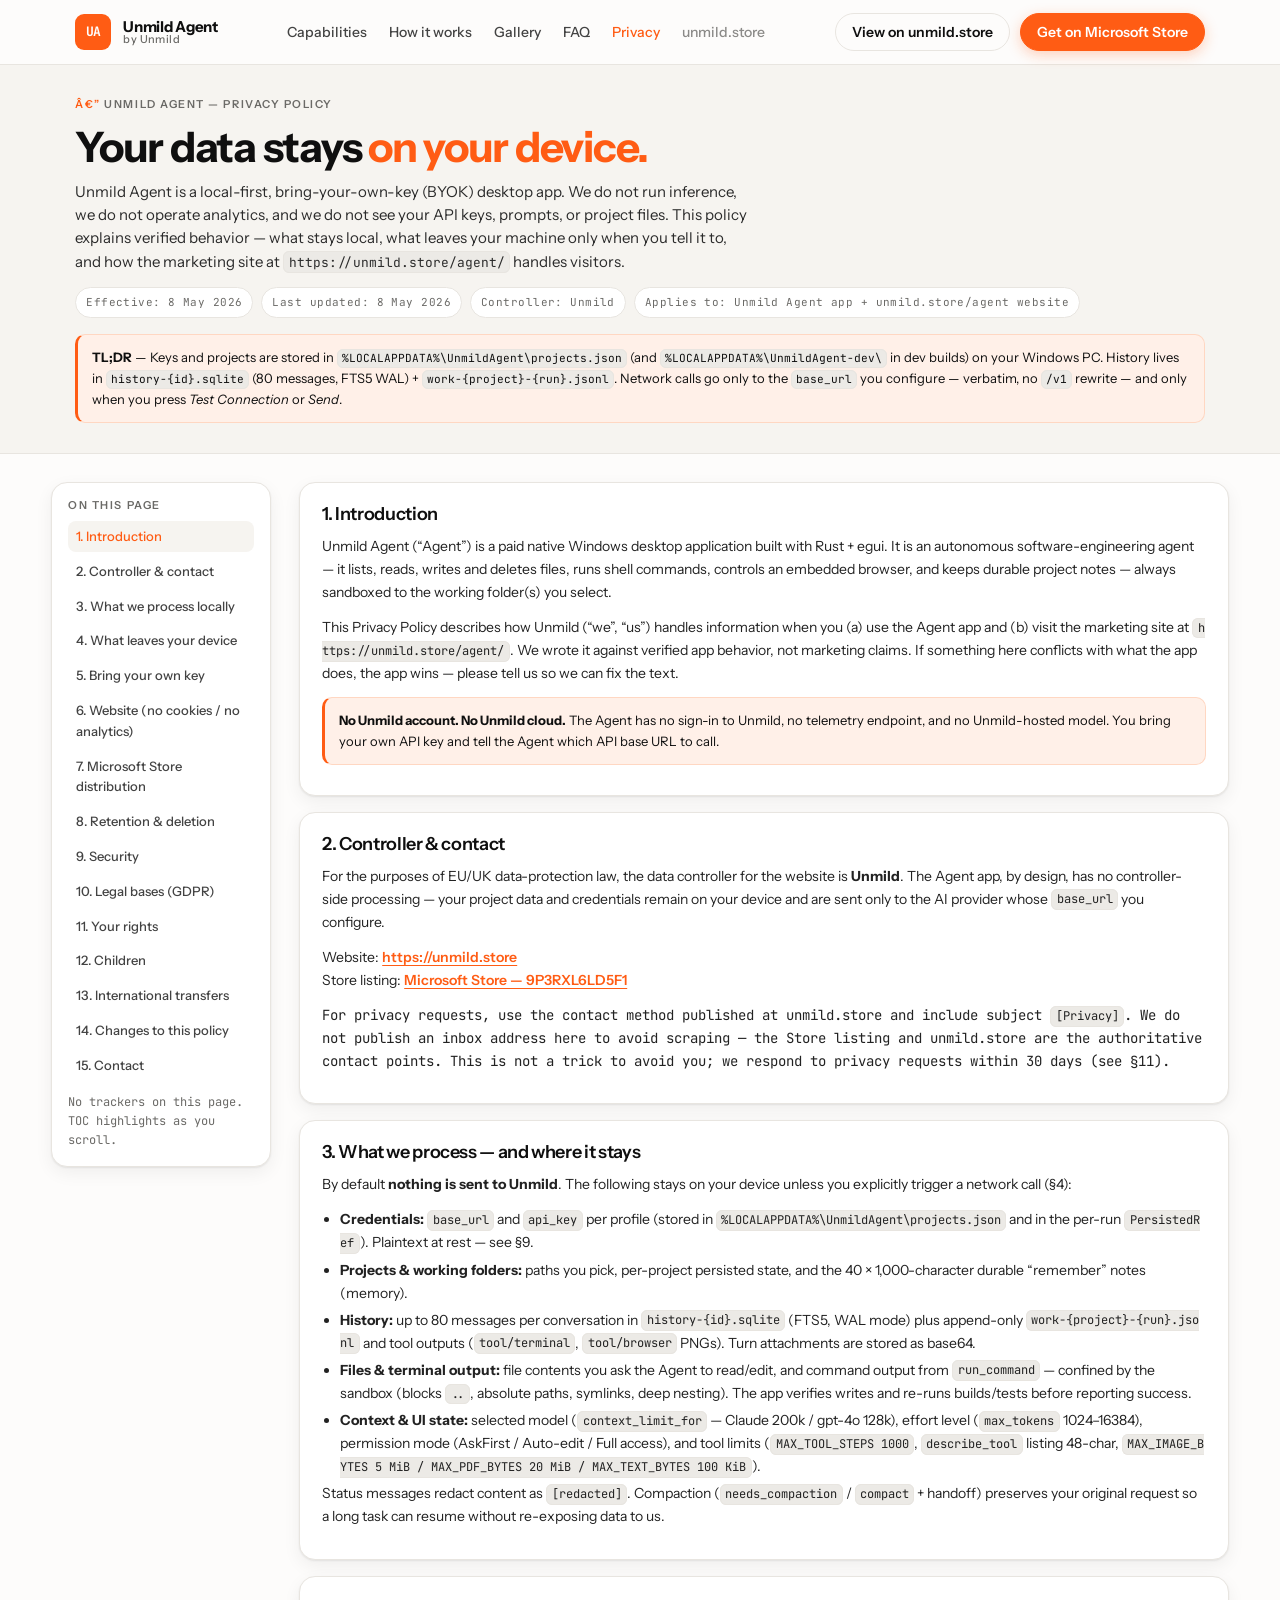
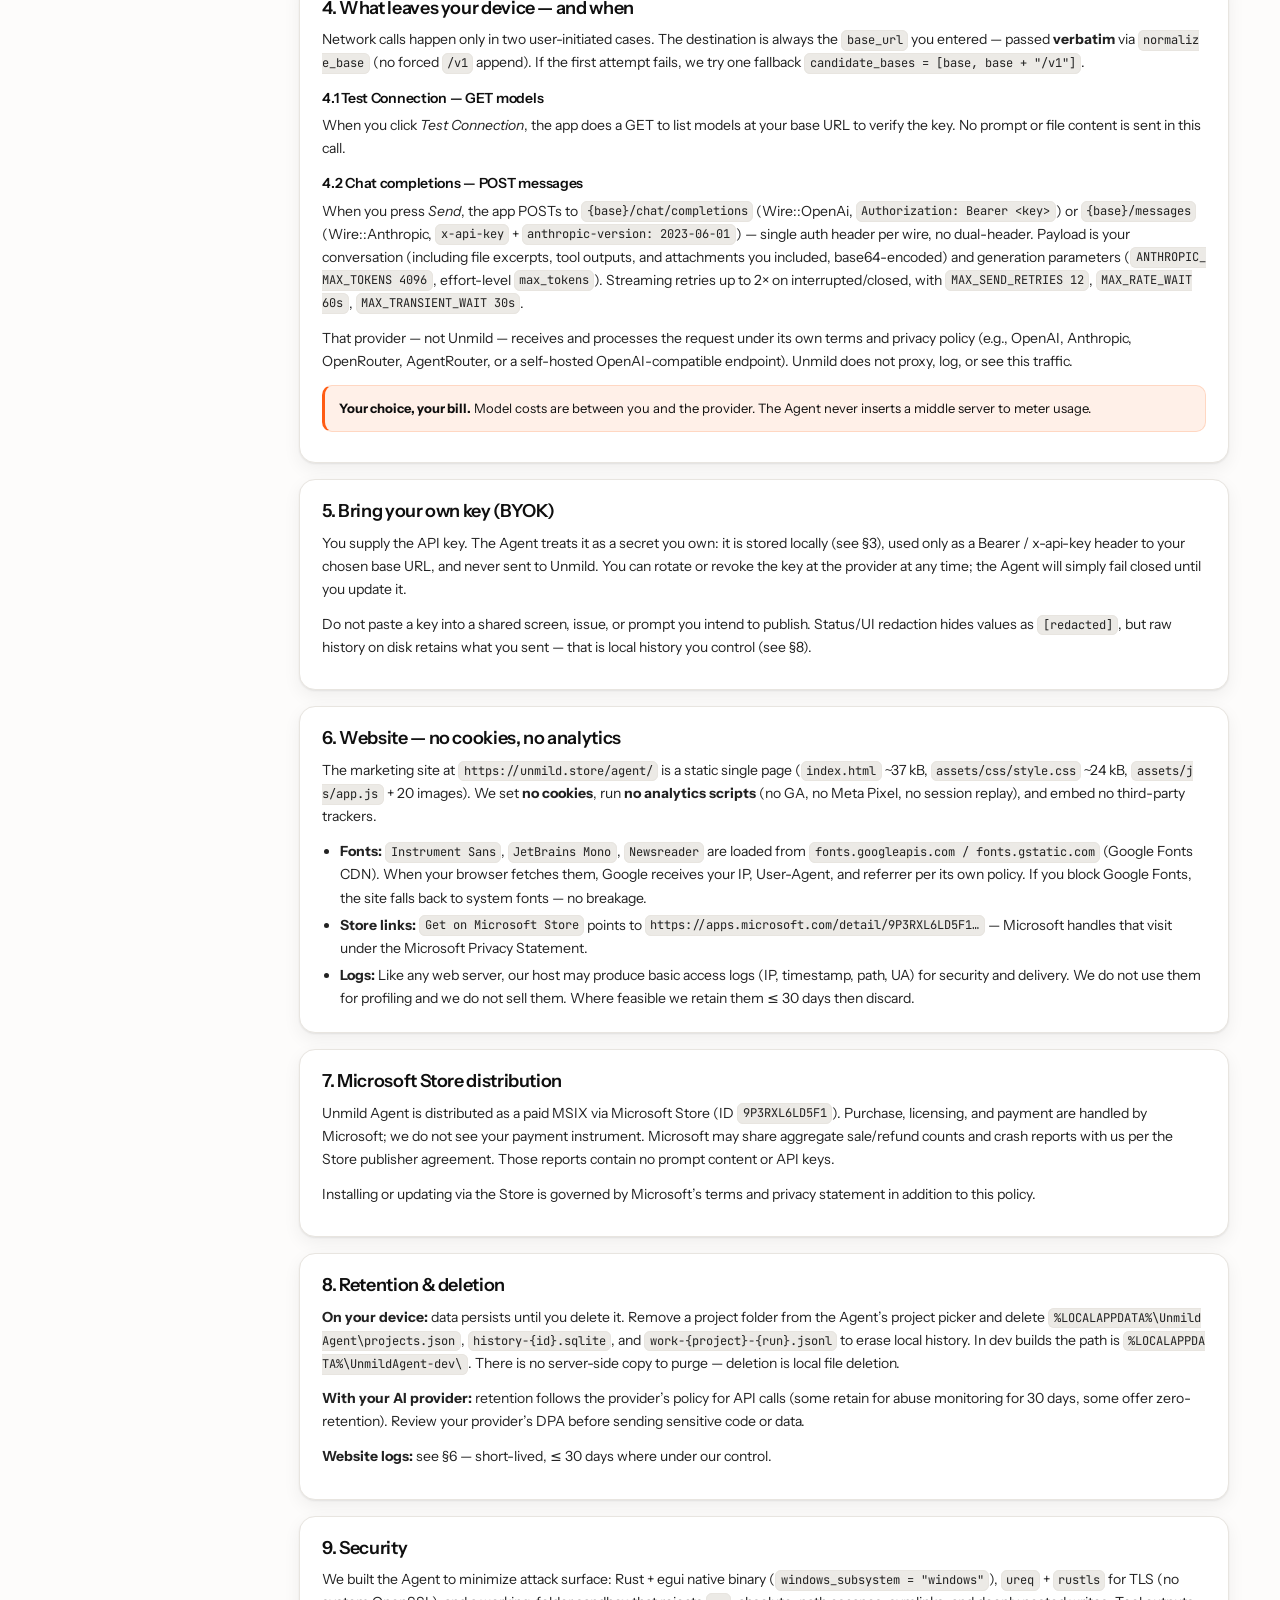
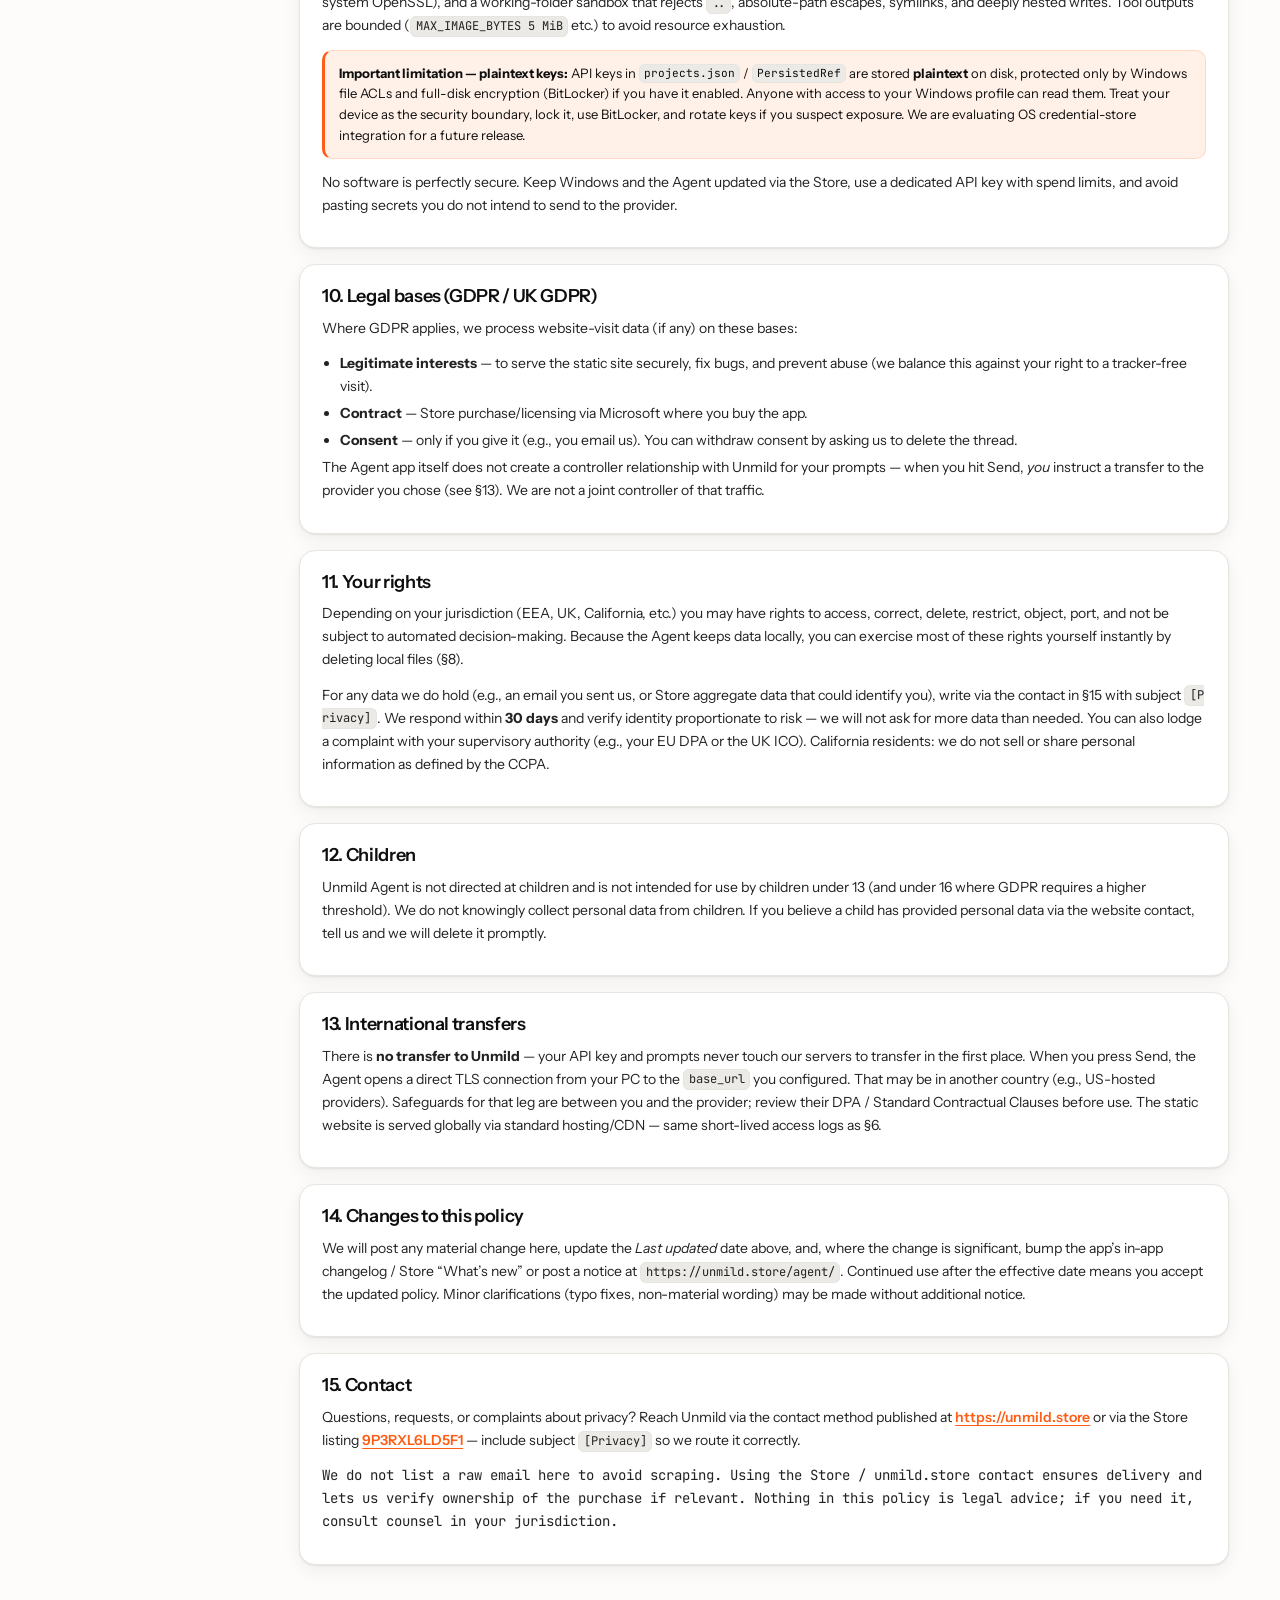
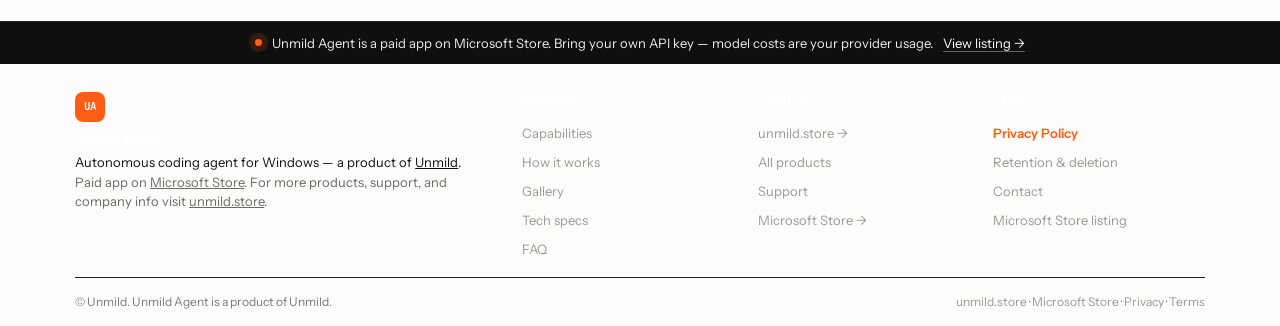
==== privacy.html @ 26a9406a "Add files via upload" ====
﻿<!DOCTYPE html>
<html lang="en">
<head>
<meta charset="utf-8">
<meta name="viewport" content="width=device-width, initial-scale=1">
<title>Privacy Policy — Unmild Agent | Unmild</title>
<meta name="description" content="Privacy Policy for Unmild Agent — a local-first, BYOK Windows desktop app. How your API keys, projects, history and website visits are handled. No analytics, no Unmild servers.">
<meta name="robots" content="index, follow, max-image-preview:large">
<link rel="canonical" href="https://unmild.store/agent/privacy.html">
<meta name="theme-color" content="#0f0f0f">
<meta property="og:type" content="website">
<meta property="og:url" content="https://unmild.store/agent/privacy.html">
<meta property="og:title" content="Privacy Policy — Unmild Agent">
<meta property="og:description" content="Local-first BYOK agent for Windows. Your keys and project data stay on device; only prompts you send go to your chosen AI provider.">
<meta property="og:site_name" content="Unmild">
<link rel="preconnect" href="https://fonts.googleapis.com">
<link rel="preconnect" href="https://fonts.gstatic.com" crossorigin>
<link href="https://fonts.googleapis.com/css2?family=Instrument+Sans:wght@400;500;600;700&family=JetBrains+Mono:wght@400;500&family=Newsreader:opsz,wght@6..72,400;6..72,500&display=swap" rel="stylesheet">
<link rel="icon" href="data:image/svg+xml,<svg xmlns='http://www.w3.org/2000/svg' viewBox='0 0 32 32'><rect width='32' height='32' rx='7' fill='%23FF5C14'/><text x='50%' y='56%' dominant-baseline='middle' text-anchor='middle' font-family='monospace' font-weight='700' font-size='13' fill='white'>UA</text></svg>">
<link rel="stylesheet" href="assets/css/style.css">
<script type="application/ld+json">
{
  "@context":"https://schema.org",
  "@type":"BreadcrumbList",
  "itemListElement":[
    {"@type":"ListItem","position":1,"name":"Unmild","item":"https://unmild.store"},
    {"@type":"ListItem","position":2,"name":"Unmild Agent","item":"https://unmild.store/agent/"},
    {"@type":"ListItem","position":3,"name":"Privacy Policy","item":"https://unmild.store/agent/privacy.html"}
  ]
}
</script>
<style>
.policy-hero{padding:32px 0 18px; border-bottom:1px solid var(--line); background:var(--paper-2)}
.policy-hero h1{font-size:clamp(28px,3vw+12px,40px); margin:0 0 10px}
.policy-hero .lede{font-size:15px; color:#2b2b2b; max-width:68ch}
.policy-meta{display:flex; flex-wrap:wrap; gap:8px; margin:14px 0 0}
.policy-meta span{font-family:"JetBrains Mono",monospace; font-size:11px; letter-spacing:.04em; background:#fff; border:1px solid var(--line); padding:6px 10px; border-radius:999px; color:var(--muted)}
.policy-layout{display:grid; grid-template-columns:220px 1fr; gap:28px; align-items:start; padding:28px 0 40px}
.policy-toc{position:sticky; top:78px; background:#fff; border:1px solid var(--line); border-radius:16px; padding:16px; box-shadow:var(--shadow-sm)}
.policy-toc h2{font-size:11px; letter-spacing:.14em; text-transform:uppercase; color:var(--muted); margin:0 0 10px}
.policy-toc ol{list-style:none; margin:0; padding:0; display:flex; flex-direction:column; gap:4px}
.policy-toc a{font-size:13px; font-weight:500; text-decoration:none; color:var(--ink); opacity:.78; display:block; padding:5px 8px; border-radius:8px}
.policy-toc a:hover,.policy-toc a.active{background:var(--paper-2); opacity:1; color:var(--accent)}
.policy-card{background:#fff; border:1px solid var(--line); border-radius:16px; padding:22px 22px 18px; margin:0 0 16px; box-shadow:var(--shadow-sm)}
.policy-card h2{font-size:18px; margin:0 0 10px}
.policy-card h3{font-size:14px; margin:16px 0 8px}
.policy-card p,.policy-card li{font-size:14px; line-height:1.65; color:#222}
.policy-card ul{margin:8px 0 0 18px; padding:0}
.policy-card li{margin:4px 0}
.callout{background:var(--accent-soft); border:1px solid #ffd7c2; border-left:3px solid var(--accent); border-radius:10px; padding:12px 14px; font-size:13px; line-height:1.6; margin:12px 0}
.callout strong{color:var(--ink)}
code.inline{font-family:"JetBrains Mono",monospace; font-size:.86em; background:var(--paper-3); border:1px solid var(--line); padding:.12em .36em; border-radius:6px; word-break:break-all}
.policy-card a{color:var(--accent); text-underline-offset:3px; font-weight:600}
.policy-card a:hover{color:var(--accent-hover)}
.mono-sm{font-family:"JetBrains Mono",monospace; font-size:12px; color:var(--muted)}
@media(max-width:900px){.policy-layout{grid-template-columns:1fr} .policy-toc{position:static}}
</style>
</head>
<body>
<header class="site-header" id="header">
  <div class="wrap header-inner">
    <a href="index.html" class="brand" aria-label="Unmild Agent home">
      <span class="brand-mark">UA</span>
      <span class="brand-text"><strong>Unmild Agent</strong><em>by Unmild</em></span>
    </a>
    <nav class="nav-desktop" aria-label="Primary">
      <a href="index.html#capabilities">Capabilities</a>
      <a href="index.html#how-it-works">How it works</a>
      <a href="index.html#gallery">Gallery</a>
      <a href="index.html#faq">FAQ</a>
      <a href="privacy.html" aria-current="page" style="color:var(--accent);opacity:1">Privacy</a>
      <a href="https://unmild.store" target="_blank" rel="noopener" class="nav-muted">unmild.store</a>
    </nav>
    <div class="header-actions">
      <a href="https://unmild.store" target="_blank" rel="noopener" class="btn btn-ghost hide-mobile">View on unmild.store</a>
      <a href="https://apps.microsoft.com/detail/9P3RXL6LD5F1?hl=en-in&gl=IN&ocid=pdpshare" target="_blank" rel="noopener" class="btn btn-primary">Get on Microsoft Store</a>
      <button class="nav-toggle" id="navToggle" aria-label="Open menu" aria-expanded="false"><span></span><span></span><span></span></button>
    </div>
  </div>
  <div class="nav-mobile" id="navMobile">
    <a href="index.html#capabilities">Capabilities</a>
    <a href="index.html#how-it-works">How it works</a>
    <a href="index.html#gallery">Gallery</a>
    <a href="index.html#faq">FAQ</a>
    <a href="privacy.html" aria-current="page" style="color:var(--accent)">Privacy — you are here</a>
    <a href="https://apps.microsoft.com/detail/9P3RXL6LD5F1?hl=en-in&gl=IN&ocid=pdpshare" target="_blank" rel="noopener">Get on Microsoft Store →</a>
    <a href="https://unmild.store" target="_blank" rel="noopener">Visit unmild.store →</a>
  </div>
</header>

<section class="policy-hero">
  <div class="wrap">
    <p class="kicker">Unmild Agent — Privacy Policy</p>
    <h1>Your data stays <span style="color:var(--accent)">on your device.</span></h1>
    <p class="lede">Unmild Agent is a local-first, bring-your-own-key (BYOK) desktop app. We do not run inference, we do not operate analytics, and we do not see your API keys, prompts, or project files. This policy explains verified behavior — what stays local, what leaves your machine only when you tell it to, and how the marketing site at <code class="inline">https://unmild.store/agent/</code> handles visitors.</p>
    <div class="policy-meta">
      <span>Effective: 8 May 2026</span>
      <span>Last updated: 8 May 2026</span>
      <span>Controller: Unmild</span>
      <span>Applies to: Unmild Agent app + unmild.store/agent website</span>
    </div>
    <div class="callout" style="margin-top:16px"><strong>TL;DR</strong> — Keys and projects are stored in <code class="inline">%LOCALAPPDATA%\UnmildAgent\projects.json</code> (and <code class="inline">%LOCALAPPDATA%\UnmildAgent-dev\</code> in dev builds) on your Windows PC. History lives in <code class="inline">history-{id}.sqlite</code> (80 messages, FTS5 WAL) + <code class="inline">work-{project}-{run}.jsonl</code>. Network calls go only to the <code class="inline">base_url</code> you configure — verbatim, no <code class="inline">/v1</code> rewrite — and only when you press <em>Test Connection</em> or <em>Send</em>.</div>
  </div>
</section>

<div class="wrap policy-layout">
  <nav class="policy-toc" aria-label="On this page">
    <h2>On this page</h2>
    <ol id="toc">
      <li><a href="#intro">1. Introduction</a></li>
      <li><a href="#controller">2. Controller & contact</a></li>
      <li><a href="#what-we-process">3. What we process locally</a></li>
      <li><a href="#what-leaves">4. What leaves your device</a></li>
      <li><a href="#byok">5. Bring your own key</a></li>
      <li><a href="#website">6. Website (no cookies / no analytics)</a></li>
      <li><a href="#store">7. Microsoft Store distribution</a></li>
      <li><a href="#retention">8. Retention & deletion</a></li>
      <li><a href="#security">9. Security</a></li>
      <li><a href="#legal-bases">10. Legal bases (GDPR)</a></li>
      <li><a href="#rights">11. Your rights</a></li>
      <li><a href="#children">12. Children</a></li>
      <li><a href="#transfers">13. International transfers</a></li>
      <li><a href="#changes">14. Changes to this policy</a></li>
      <li><a href="#contact">15. Contact</a></li>
    </ol>
    <p class="mono-sm" style="margin:12px 0 0">No trackers on this page. TOC highlights as you scroll.</p>
  </nav>

  <div>
    <article class="policy-card" id="intro">
      <h2>1. Introduction</h2>
      <p>Unmild Agent (<q>Agent</q>) is a paid native Windows desktop application built with Rust + egui. It is an autonomous software-engineering agent — it lists, reads, writes and deletes files, runs shell commands, controls an embedded browser, and keeps durable project notes — always sandboxed to the working folder(s) you select.</p>
      <p>This Privacy Policy describes how Unmild (<q>we</q>, <q>us</q>) handles information when you (a) use the Agent app and (b) visit the marketing site at <code class="inline">https://unmild.store/agent/</code>. We wrote it against verified app behavior, not marketing claims. If something here conflicts with what the app does, the app wins — please tell us so we can fix the text.</p>
      <div class="callout"><strong>No Unmild account. No Unmild cloud.</strong> The Agent has no sign-in to Unmild, no telemetry endpoint, and no Unmild-hosted model. You bring your own API key and tell the Agent which API base URL to call.</div>
    </article>

    <article class="policy-card" id="controller">
      <h2>2. Controller &amp; contact</h2>
      <p>For the purposes of EU/UK data-protection law, the data controller for the website is <strong>Unmild</strong>. The Agent app, by design, has no controller-side processing — your project data and credentials remain on your device and are sent only to the AI provider whose <code class="inline">base_url</code> you configure.</p>
      <p>Website: <a href="https://unmild.store" target="_blank" rel="noopener">https://unmild.store</a><br>
      Store listing: <a href="https://apps.microsoft.com/detail/9P3RXL6LD5F1?hl=en-in&gl=IN&ocid=pdpshare" target="_blank" rel="noopener">Microsoft Store — 9P3RXL6LD5F1</a></p>
      <p class="mono-sm">For privacy requests, use the contact method published at unmild.store and include subject <code class="inline">[Privacy]</code>. We do not publish an inbox address here to avoid scraping — the Store listing and unmild.store are the authoritative contact points. This is not a trick to avoid you; we respond to privacy requests within 30 days (see §11).</p>
    </article>

    <article class="policy-card" id="what-we-process">
      <h2>3. What we process — and where it stays</h2>
      <p>By default <strong>nothing is sent to Unmild</strong>. The following stays on your device unless you explicitly trigger a network call (§4):</p>
      <ul>
        <li><strong>Credentials:</strong> <code class="inline">base_url</code> and <code class="inline">api_key</code> per profile (stored in <code class="inline">%LOCALAPPDATA%\UnmildAgent\projects.json</code> and in the per-run <code class="inline">PersistedRef</code>). Plaintext at rest — see §9.</li>
        <li><strong>Projects &amp; working folders:</strong> paths you pick, per-project persisted state, and the 40 × 1,000-character durable <q>remember</q> notes (memory).</li>
        <li><strong>History:</strong> up to 80 messages per conversation in <code class="inline">history-{id}.sqlite</code> (FTS5, WAL mode) plus append-only <code class="inline">work-{project}-{run}.jsonl</code> and tool outputs (<code class="inline">tool/terminal</code>, <code class="inline">tool/browser</code> PNGs). Turn attachments are stored as base64.</li>
        <li><strong>Files &amp; terminal output:</strong> file contents you ask the Agent to read/edit, and command output from <code class="inline">run_command</code> — confined by the sandbox (blocks <code class="inline">..</code>, absolute paths, symlinks, deep nesting). The app verifies writes and re-runs builds/tests before reporting success.</li>
        <li><strong>Context &amp; UI state:</strong> selected model (<code class="inline">context_limit_for</code> — Claude 200k / gpt-4o 128k), effort level (<code class="inline">max_tokens</code> 1024–16384), permission mode (AskFirst / Auto-edit / Full access), and tool limits (<code class="inline">MAX_TOOL_STEPS 1000</code>, <code class="inline">describe_tool</code> listing 48-char, <code class="inline">MAX_IMAGE_BYTES 5 MiB / MAX_PDF_BYTES 20 MiB / MAX_TEXT_BYTES 100 KiB</code>).</li>
      </ul>
      <p>Status messages redact content as <code class="inline">[redacted]</code>. Compaction (<code class="inline">needs_compaction</code> / <code class="inline">compact</code> + handoff) preserves your original request so a long task can resume without re-exposing data to us.</p>
    </article>

    <article class="policy-card" id="what-leaves">
      <h2>4. What leaves your device — and when</h2>
      <p>Network calls happen only in two user-initiated cases. The destination is always the <code class="inline">base_url</code> you entered — passed <strong>verbatim</strong> via <code class="inline">normalize_base</code> (no forced <code class="inline">/v1</code> append). If the first attempt fails, we try one fallback <code class="inline">candidate_bases = [base, base + "/v1"]</code>.</p>
      <h3>4.1 Test Connection — GET models</h3>
      <p>When you click <em>Test Connection</em>, the app does a GET to list models at your base URL to verify the key. No prompt or file content is sent in this call.</p>
      <h3>4.2 Chat completions — POST messages</h3>
      <p>When you press <em>Send</em>, the app POSTs to <code class="inline">{base}/chat/completions</code> (Wire::OpenAi, <code class="inline">Authorization: Bearer &lt;key&gt;</code>) or <code class="inline">{base}/messages</code> (Wire::Anthropic, <code class="inline">x-api-key</code> + <code class="inline">anthropic-version: 2023-06-01</code>) — single auth header per wire, no dual-header. Payload is your conversation (including file excerpts, tool outputs, and attachments you included, base64-encoded) and generation parameters (<code class="inline">ANTHROPIC_MAX_TOKENS 4096</code>, effort-level <code class="inline">max_tokens</code>). Streaming retries up to 2× on interrupted/closed, with <code class="inline">MAX_SEND_RETRIES 12</code>, <code class="inline">MAX_RATE_WAIT 60s</code>, <code class="inline">MAX_TRANSIENT_WAIT 30s</code>.</p>
      <p>That provider — not Unmild — receives and processes the request under its own terms and privacy policy (e.g., OpenAI, Anthropic, OpenRouter, AgentRouter, or a self-hosted OpenAI-compatible endpoint). Unmild does not proxy, log, or see this traffic.</p>
      <div class="callout"><strong>Your choice, your bill.</strong> Model costs are between you and the provider. The Agent never inserts a middle server to meter usage.</div>
    </article>

    <article class="policy-card" id="byok">
      <h2>5. Bring your own key (BYOK)</h2>
      <p>You supply the API key. The Agent treats it as a secret you own: it is stored locally (see §3), used only as a Bearer / x-api-key header to your chosen base URL, and never sent to Unmild. You can rotate or revoke the key at the provider at any time; the Agent will simply fail closed until you update it.</p>
      <p>Do not paste a key into a shared screen, issue, or prompt you intend to publish. Status/UI redaction hides values as <code class="inline">[redacted]</code>, but raw history on disk retains what you sent — that is local history you control (see §8).</p>
    </article>

    <article class="policy-card" id="website">
      <h2>6. Website — no cookies, no analytics</h2>
      <p>The marketing site at <code class="inline">https://unmild.store/agent/</code> is a static single page (<code class="inline">index.html</code> ~37 kB, <code class="inline">assets/css/style.css</code> ~24 kB, <code class="inline">assets/js/app.js</code> + 20 images). We set <strong>no cookies</strong>, run <strong>no analytics scripts</strong> (no GA, no Meta Pixel, no session replay), and embed no third-party trackers.</p>
      <ul>
        <li><strong>Fonts:</strong> <code class="inline">Instrument Sans</code>, <code class="inline">JetBrains Mono</code>, <code class="inline">Newsreader</code> are loaded from <code class="inline">fonts.googleapis.com / fonts.gstatic.com</code> (Google Fonts CDN). When your browser fetches them, Google receives your IP, User-Agent, and referrer per its own policy. If you block Google Fonts, the site falls back to system fonts — no breakage.</li>
        <li><strong>Store links:</strong> <code class="inline">Get on Microsoft Store</code> points to <code class="inline">https://apps.microsoft.com/detail/9P3RXL6LD5F1…</code> — Microsoft handles that visit under the Microsoft Privacy Statement.</li>
        <li><strong>Logs:</strong> Like any web server, our host may produce basic access logs (IP, timestamp, path, UA) for security and delivery. We do not use them for profiling and we do not sell them. Where feasible we retain them ≤ 30 days then discard.</li>
      </ul>
    </article>

    <article class="policy-card" id="store">
      <h2>7. Microsoft Store distribution</h2>
      <p>Unmild Agent is distributed as a paid MSIX via Microsoft Store (ID <code class="inline">9P3RXL6LD5F1</code>). Purchase, licensing, and payment are handled by Microsoft; we do not see your payment instrument. Microsoft may share aggregate sale/refund counts and crash reports with us per the Store publisher agreement. Those reports contain no prompt content or API keys.</p>
      <p>Installing or updating via the Store is governed by Microsoft’s terms and privacy statement in addition to this policy.</p>
    </article>

    <article class="policy-card" id="retention">
      <h2>8. Retention &amp; deletion</h2>
      <p><strong>On your device:</strong> data persists until you delete it. Remove a project folder from the Agent’s project picker and delete <code class="inline">%LOCALAPPDATA%\UnmildAgent\projects.json</code>, <code class="inline">history-{id}.sqlite</code>, and <code class="inline">work-{project}-{run}.jsonl</code> to erase local history. In dev builds the path is <code class="inline">%LOCALAPPDATA%\UnmildAgent-dev\</code>. There is no server-side copy to purge — deletion is local file deletion.</p>
      <p><strong>With your AI provider:</strong> retention follows the provider’s policy for API calls (some retain for abuse monitoring for 30 days, some offer zero-retention). Review your provider’s DPA before sending sensitive code or data.</p>
      <p><strong>Website logs:</strong> see §6 — short-lived, ≤ 30 days where under our control.</p>
    </article>

    <article class="policy-card" id="security">
      <h2>9. Security</h2>
      <p>We built the Agent to minimize attack surface: Rust + egui native binary (<code class="inline">windows_subsystem = "windows"</code>), <code class="inline">ureq</code> + <code class="inline">rustls</code> for TLS (no system OpenSSL), and a working-folder sandbox that rejects <code class="inline">..</code>, absolute-path escapes, symlinks, and deeply nested writes. Tool outputs are bounded (<code class="inline">MAX_IMAGE_BYTES 5 MiB</code> etc.) to avoid resource exhaustion.</p>
      <div class="callout"><strong>Important limitation — plaintext keys:</strong> API keys in <code class="inline">projects.json</code> / <code class="inline">PersistedRef</code> are stored <strong>plaintext</strong> on disk, protected only by Windows file ACLs and full-disk encryption (BitLocker) if you have it enabled. Anyone with access to your Windows profile can read them. Treat your device as the security boundary, lock it, use BitLocker, and rotate keys if you suspect exposure. We are evaluating OS credential-store integration for a future release.</div>
      <p>No software is perfectly secure. Keep Windows and the Agent updated via the Store, use a dedicated API key with spend limits, and avoid pasting secrets you do not intend to send to the provider.</p>
    </article>

    <article class="policy-card" id="legal-bases">
      <h2>10. Legal bases (GDPR / UK GDPR)</h2>
      <p>Where GDPR applies, we process website-visit data (if any) on these bases:</p>
      <ul>
        <li><strong>Legitimate interests</strong> — to serve the static site securely, fix bugs, and prevent abuse (we balance this against your right to a tracker-free visit).</li>
        <li><strong>Contract</strong> — Store purchase/licensing via Microsoft where you buy the app.</li>
        <li><strong>Consent</strong> — only if you give it (e.g., you email us). You can withdraw consent by asking us to delete the thread.</li>
      </ul>
      <p>The Agent app itself does not create a controller relationship with Unmild for your prompts — when you hit Send, <em>you</em> instruct a transfer to the provider you chose (see §13). We are not a joint controller of that traffic.</p>
    </article>

    <article class="policy-card" id="rights">
      <h2>11. Your rights</h2>
      <p>Depending on your jurisdiction (EEA, UK, California, etc.) you may have rights to access, correct, delete, restrict, object, port, and not be subject to automated decision-making. Because the Agent keeps data locally, you can exercise most of these rights yourself instantly by deleting local files (§8).</p>
      <p>For any data we do hold (e.g., an email you sent us, or Store aggregate data that could identify you), write via the contact in §15 with subject <code class="inline">[Privacy]</code>. We respond within <strong>30 days</strong> and verify identity proportionate to risk — we will not ask for more data than needed. You can also lodge a complaint with your supervisory authority (e.g., your EU DPA or the UK ICO). California residents: we do not sell or share personal information as defined by the CCPA.</p>
    </article>

    <article class="policy-card" id="children">
      <h2>12. Children</h2>
      <p>Unmild Agent is not directed at children and is not intended for use by children under 13 (and under 16 where GDPR requires a higher threshold). We do not knowingly collect personal data from children. If you believe a child has provided personal data via the website contact, tell us and we will delete it promptly.</p>
    </article>

    <article class="policy-card" id="transfers">
      <h2>13. International transfers</h2>
      <p>There is <strong>no transfer to Unmild</strong> — your API key and prompts never touch our servers to transfer in the first place. When you press Send, the Agent opens a direct TLS connection from your PC to the <code class="inline">base_url</code> you configured. That may be in another country (e.g., US-hosted providers). Safeguards for that leg are between you and the provider; review their DPA / Standard Contractual Clauses before use. The static website is served globally via standard hosting/CDN — same short-lived access logs as §6.</p>
    </article>

    <article class="policy-card" id="changes">
      <h2>14. Changes to this policy</h2>
      <p>We will post any material change here, update the <em>Last updated</em> date above, and, where the change is significant, bump the app’s in-app changelog / Store <q>What’s new</q> or post a notice at <code class="inline">https://unmild.store/agent/</code>. Continued use after the effective date means you accept the updated policy. Minor clarifications (typo fixes, non-material wording) may be made without additional notice.</p>
    </article>

    <article class="policy-card" id="contact">
      <h2>15. Contact</h2>
      <p>Questions, requests, or complaints about privacy? Reach Unmild via the contact method published at <a href="https://unmild.store" target="_blank" rel="noopener">https://unmild.store</a> or via the Store listing <a href="https://apps.microsoft.com/detail/9P3RXL6LD5F1?hl=en-in&gl=IN&ocid=pdpshare" target="_blank" rel="noopener">9P3RXL6LD5F1</a> — include subject <code class="inline">[Privacy]</code> so we route it correctly.</p>
      <p class="mono-sm">We do not list a raw email here to avoid scraping. Using the Store / unmild.store contact ensures delivery and lets us verify ownership of the purchase if relevant. Nothing in this policy is legal advice; if you need it, consult counsel in your jurisdiction.</p>
    </article>
  </div>
</div>

<div class="announcement announcement--bottom">
  <div class="wrap"><span class="ann-dot" aria-hidden="true"></span><span>Unmild Agent is a paid app on Microsoft Store. Bring your own API key — model costs are your provider usage.</span> <a href="https://apps.microsoft.com/detail/9P3RXL6LD5F1?hl=en-in&gl=IN&ocid=pdpshare" target="_blank" rel="noopener">View listing →</a></div>
</div>

<footer class="site-footer">
  <div class="wrap">
    <div class="footer-grid">
      <div class="footer-brand">
        <span class="brand-mark sm">UA</span>
        <strong>Unmild Agent</strong>
        <span>Autonomous coding agent for Windows — a product of <a href="https://unmild.store" target="_blank" rel="noopener">Unmild</a>.</span>
        <p class="small muted">Paid app on <a href="https://apps.microsoft.com/detail/9P3RXL6LD5F1?hl=en-in&gl=IN&ocid=pdpshare" target="_blank" rel="noopener">Microsoft Store</a>. For more products, support, and company info visit <a href="https://unmild.store" target="_blank" rel="noopener">unmild.store</a>.</p>
      </div>
      <div class="footer-col">
        <h4>Product</h4>
        <a href="index.html#capabilities">Capabilities</a>
        <a href="index.html#how-it-works">How it works</a>
        <a href="index.html#gallery">Gallery</a>
        <a href="index.html#specs">Tech specs</a>
        <a href="index.html#faq">FAQ</a>
      </div>
      <div class="footer-col">
        <h4>Unmild</h4>
        <a href="https://unmild.store" target="_blank" rel="noopener">unmild.store →</a>
        <a href="https://unmild.store" target="_blank" rel="noopener">All products</a>
        <a href="https://unmild.store" target="_blank" rel="noopener">Support</a>
        <a href="https://apps.microsoft.com/detail/9P3RXL6LD5F1?hl=en-in&gl=IN&ocid=pdpshare" target="_blank" rel="noopener">Microsoft Store →</a>
      </div>
      <div class="footer-col">
        <h4>Legal</h4>
        <a href="privacy.html" aria-current="page" style="color:var(--accent);font-weight:600">Privacy Policy</a>
        <a href="privacy.html#retention">Retention &amp; deletion</a>
        <a href="privacy.html#contact">Contact</a>
        <a href="https://apps.microsoft.com/detail/9P3RXL6LD5F1?hl=en-in&gl=IN&ocid=pdpshare" target="_blank" rel="noopener">Microsoft Store listing</a>
      </div>
    </div>
    <div class="footer-bottom">
      <span>© Unmild. Unmild Agent is a product of Unmild.</span>
      <span class="footer-links"><a href="https://unmild.store" target="_blank" rel="noopener">unmild.store</a> · <a href="https://apps.microsoft.com/detail/9P3RXL6LD5F1?hl=en-in&gl=IN&ocid=pdpshare" target="_blank" rel="noopener">Microsoft Store</a> · <a href="privacy.html" aria-current="page">Privacy</a> · <a href="privacy.html#changes">Terms</a></span>
    </div>
  </div>
</footer>

<script src="assets/js/app.js"></script>
<script>
(function(){
  var ids=["intro","controller","what-we-process","what-leaves","byok","website","store","retention","security","legal-bases","rights","children","transfers","changes","contact"];
  var links=document.querySelectorAll("#toc a");
  function onScroll(){
    var y=window.scrollY+120, cur=ids[0];
    for(var i=0;i<ids.length;i++){ var el=document.getElementById(ids[i]); if(el && el.offsetTop <= y) cur=ids[i]; }
    links.forEach(function(a){ a.classList.toggle("active", a.getAttribute("href")==="#"+cur); });
  }
  window.addEventListener("scroll", onScroll, {passive:true}); onScroll();
})();
</script>
</body>
</html>
---- assets/css/style.css ----
﻿/* Unmild Agent â€” editorial-tech marketing site
   Palette: ink #0F0F0F, paper #FDFCFB, line #E8E5E0, accent #FF5C14, graphite #1A1A1A
   Type: Instrument Sans (sans), JetBrains Mono (mono), Newsreader for pull quote
   Grid: 8px base, max-width 1160px â€” fluid for universal screens
*/
:root{
  --ink:#0f0f0f;
  --ink-2:#1a1a1a;
  --paper:#fdfcfb;
  --paper-2:#f6f4f0;
  --paper-3:#eceae6;
  --line:#e8e5e0;
  --line-strong:#d6d1ca;
  --muted:#6b6a67;
  --muted-2:#9a9996;
  --accent:#FF5C14;
  --accent-hover:#E5510E;
  --accent-soft:#FFF0E8;
  --radius:14px;
  --radius-sm:10px;
  --radius-xs:8px;
  --shadow:0 1px 3px rgba(15,15,15,.06), 0 12px 32px rgba(15,15,15,.08);
  --shadow-sm:0 1px 2px rgba(15,15,15,.07), 0 6px 18px rgba(15,15,15,.06);
  --wrap:1420px; --wrap-fluid: min(92vw, var(--wrap));
}
*{box-sizing:border-box}
html{scroll-behavior:smooth; scroll-padding-top:72px; overflow-x:hidden}
body{
  margin:0;
  padding-top:64px;
  font-family:"Instrument Sans",system-ui,-apple-system,Segoe UI,Roboto,Helvetica,Arial,sans-serif;
  color:var(--ink);
  background:var(--paper);
  line-height:1.6;
  -webkit-font-smoothing:antialiased;
  text-rendering:optimizeLegibility;
  overflow-x:hidden;
  min-width:320px;
}
img{max-width:100%; display:block; height:auto}
a{color:inherit}
.wrap{max-width:var(--wrap); width:min(92vw, var(--wrap)); margin:0 auto; padding:0 24px; box-sizing:border-box}
.mono{font-family:"JetBrains Mono",ui-monospace,monospace}
.small{font-size:13px; line-height:1.5}
.muted{color:var(--muted)}
.kicker{
  font-size:11px; letter-spacing:.14em; text-transform:uppercase; font-weight:600;
  color:var(--muted); margin:0 0 10px;
}
.kicker::before{content:"â€” "; color:var(--accent)}
h1,h2,h3{font-family:"Instrument Sans",sans-serif; line-height:1.1; letter-spacing:-.02em; margin:0}
h1{font-size:clamp(28px, 3.4vw + 14px, 42px); font-weight:700; letter-spacing:-.03em}
h2{font-size:clamp(22px, 1.6vw + 16px, 28px); font-weight:600}
h3{font-size:18px; font-weight:600}
p{margin:0 0 12px}
code{
  font-family:"JetBrains Mono",monospace; font-size:.88em;
  background:var(--paper-3); border:1px solid var(--line); padding:.15em .38em; border-radius:6px;
  word-break:break-word;
}
pre{
  font-family:"JetBrains Mono",monospace; font-size:12.5px; line-height:1.6;
  background:#111; color:#e8e6e3; padding:18px 20px; border-radius:12px; overflow:auto;
  border:1px solid #222;
}
pre .c{color:#8a8884}

/* Announcement â€” now ONLY at bottom before footer */
.announcement{
  background:var(--ink); color:#f0eeea; font-size:13px; line-height:1.4;
  border-bottom:1px solid #222;
}
.announcement .wrap{
  display:flex; align-items:center; justify-content:center; gap:10px;
  padding:10px 24px; text-align:center; flex-wrap:wrap;
}
.ann-dot{width:7px; height:7px; border-radius:50%; background:var(--accent); flex:0 0 7px; box-shadow:0 0 0 6px rgba(255,92,20,.15)}
.announcement a{color:#fff; text-decoration:underline; text-underline-offset:3px; text-decoration-color:rgba(255,255,255,.35)}
.announcement a:hover{color:var(--accent)}
.announcement--bottom{
  border-bottom:none;
  border-top:1px solid #222;
  margin-top:0;
}
.announcement--bottom .wrap{padding:12px 24px}

/* Header */
.site-header{
  position:fixed; top:0; left:0; right:0; z-index:50;
  background:rgba(253,252,251,.92); backdrop-filter:saturate(1.2) blur(10px);
  -webkit-backdrop-filter:saturate(1.2) blur(10px);
  border-bottom:1px solid var(--line);
}
.header-inner{
  display:flex; align-items:center; justify-content:space-between; gap:16px;
  height:64px;
}
.brand{display:flex; align-items:center; gap:12px; text-decoration:none; flex-shrink:0}
.brand-mark{
  width:36px; height:36px; border-radius:9px; background:var(--accent); color:#fff;
  display:grid; place-items:center; font-family:"JetBrains Mono",monospace; font-weight:700; font-size:13px; letter-spacing:-.04em;
}
.brand-mark.sm{width:30px; height:30px; font-size:11px; border-radius:8px}
.brand-text{display:flex; flex-direction:column; line-height:1}
.brand-text strong{font-size:15px; font-weight:700; letter-spacing:-.02em}
.brand-text em{font-size:11px; font-style:normal; color:var(--muted); font-weight:500; letter-spacing:.04em}
.nav-desktop{display:flex; align-items:center; gap:22px; font-size:14px; font-weight:500}
.nav-desktop a{ text-decoration:none; color:var(--ink); opacity:.78 }
.nav-desktop a:hover{opacity:1; color:var(--accent)}
.nav-muted{color:var(--muted) !important; font-weight:500 !important}
.header-actions{display:flex; align-items:center; gap:10px; flex-shrink:0}
.btn{
  display:inline-flex; align-items:center; justify-content:center; gap:8px;
  font-family:"Instrument Sans",sans-serif; font-weight:600; font-size:14px;
  line-height:1; padding:0 16px; height:38px; border-radius:999px;
  border:1px solid transparent; text-decoration:none; cursor:pointer;
  transition:transform .12s ease, background .15s, border-color .15s, color .15s, box-shadow .15s;
  white-space:nowrap;
}
.btn:active{transform:translateY(1px)}
.btn-primary{background:var(--accent); color:#fff; border-color:var(--accent); box-shadow:0 4px 14px rgba(255,92,20,.28)}
.btn-primary:hover{background:var(--accent-hover); border-color:var(--accent-hover)}
.btn-ghost{background:transparent; border-color:var(--line); color:var(--ink)}
.btn-ghost:hover{border-color:var(--line-strong); background:var(--paper-2)}
.btn-outline{background:#fff; border-color:var(--line-strong); color:var(--ink)}
.btn-outline:hover{border-color:var(--ink); background:#fff}
.btn-lg{height:46px; padding:0 20px; font-size:14px}
.btn-sub{font-weight:500; opacity:.85; font-size:12px; border-left:1px solid rgba(255,255,255,.35); padding-left:10px; margin-left:2px}
.nav-toggle{display:none; width:40px; height:40px; border-radius:10px; border:1px solid var(--line); background:#fff; align-items:center; justify-content:center; flex-direction:column; gap:5px; cursor:pointer}
.nav-toggle span{display:block; width:16px; height:1.5px; background:var(--ink); border-radius:999px}
.nav-mobile{display:none; border-top:1px solid var(--line); background:var(--paper); padding:14px 24px 18px; flex-direction:column; gap:10px}
.nav-mobile a{font-weight:500; text-decoration:none; padding:8px 0; border-bottom:1px solid var(--line)}
.nav-mobile a:last-child{border:0}
.site-header.scrolled{box-shadow:0 2px 18px rgba(15,15,15,.08)}
.site-header.open .nav-mobile{display:flex}

/* Buttons helpers */
.pill{
  display:inline-flex; align-items:center; gap:8px;
  font-size:12px; font-weight:600; letter-spacing:.02em;
  background:#fff; border:1px solid var(--line); padding:6px 12px; border-radius:999px;
  max-width:100%;
}

/* HERO */
.hero{padding:28px 0 18px; overflow:hidden}
.hero-grid{ display:grid; grid-template-columns: clamp(400px, 35vw, 560px) minmax(0,1fr); gap:clamp(24px, 2.8vw, 48px); align-items:start;
}
.hero-copy{padding-top:10px; min-width:0}
.eyebrow{display:flex; flex-wrap:wrap; align-items:center; gap:10px; margin-bottom:18px}
.eyebrow-sub{font-size:12px; color:var(--muted)}
.eyebrow-sub a{color:var(--ink); text-underline-offset:3px}
.hero h1{margin-bottom:14px}
.hero h1 .accent{color:var(--accent)}
.lede{font-size:17px; line-height:1.55; color:#2b2b2b; max-width:52ch}
.hero-cta{display:flex; flex-wrap:wrap; gap:12px; margin:22px 0 14px}
.hero-store-note{
  font-size:12.5px; color:var(--muted); margin:0 0 12px; line-height:1.5;
  display:flex; align-items:center; gap:8px; flex-wrap:wrap;
}
.hero-store-note a{color:var(--ink); font-weight:600; text-underline-offset:3px}
.store-badge{
  width:22px; height:22px; border-radius:6px; background:var(--ink); color:#fff;
  display:inline-grid; place-items:center; font-size:11px; flex:0 0 22px;
}
.hero-meta{
  display:flex; align-items:stretch; gap:0; margin:12px 0 14px;
  border:1px solid var(--line); border-radius:12px; overflow:hidden; background:#fff;
}
.meta-item{flex:1; padding:12px 14px; display:flex; flex-direction:column; gap:2px; min-width:0}
.meta-item strong{font-size:13px}
.meta-item span{font-size:11px; color:var(--muted); line-height:1.3}
.meta-sep{width:1px; background:var(--line); flex-shrink:0}
.hero-note{
  display:flex; align-items:center; gap:10px; flex-wrap:wrap;
  font-size:12px; color:var(--muted); background:var(--paper-2); border:1px solid var(--line); border-radius:10px; padding:10px 12px;
}
.hero-note a{color:var(--accent); font-weight:600}
.hero-note code{font-size:11px}

/* Window frame */
.hero-visual{position:relative; padding-top:6px; min-width:0}
.window-frame{
  background:#0f0f0f; border-radius:16px; overflow:hidden; border:1px solid #1e1e1e;
  box-shadow:0 18px 48px rgba(0,0,0,.22), 0 2px 10px rgba(0,0,0,.18);
}
.window-bar{
  display:flex; align-items:center; justify-content:space-between; gap:12px;
  padding:10px 12px; background:#161616; border-bottom:1px solid #242424; color:#9a9996; font-size:12px;
}
.window-bar .dots{display:flex; gap:6px}
.window-bar .dots i{width:11px; height:11px; border-radius:50%; display:block; border:1px solid rgba(255,255,255,.08)}
.window-bar .dots i:nth-child(1){background:#ff5f56}
.window-bar .dots i:nth-child(2){background:#ffbd2e}
.window-bar .dots i:nth-child(3){background:#27c93f}
.window-title{font-family:"JetBrains Mono",monospace; font-size:11px; letter-spacing:.02em; opacity:.9; overflow:hidden; text-overflow:ellipsis; white-space:nowrap}
.window-body img{width:100%; height:auto; aspect-ratio: 1.58; object-fit:cover; image-rendering:auto}
.window-caption{padding:8px 14px; font-size:11px; color:#7a7977; border-top:1px solid #1f1f1f; background:#141414}
.floating-card{
  position:absolute; right:-6px; bottom:-14px; width:min(300px, 42vw);
  background:#fff; border:1px solid var(--line); border-radius:14px; overflow:hidden;
  box-shadow:var(--shadow); transform:rotate(.6deg);
}
.floating-card img{width:100%; height:auto; aspect-ratio:1.6; object-fit:cover}
.floating-card-label{font-size:11px; color:var(--muted); padding:8px 12px; background:var(--paper-2); border-top:1px solid var(--line)}
.hero-bg-grid{
  position:absolute; inset:-20px -30px -40px -30px; z-index:-1;
  background:
    linear-gradient(var(--line) 1px, transparent 1px),
    linear-gradient(90deg, var(--line) 1px, transparent 1px);
  background-size:24px 24px;
  opacity:.28; mask-image:radial-gradient(ellipse 80% 70% at 50% 40%, black 45%, transparent 75%);
  pointer-events:none;
}

/* Trust */
.trust{border-top:1px solid var(--line); border-bottom:1px solid var(--line); background:var(--paper-2)}
.trust-inner{padding:16px 24px; display:flex; align-items:center; gap:26px}
.trust-label{font-size:11px; letter-spacing:.14em; text-transform:uppercase; font-weight:600; color:var(--muted); white-space:nowrap; margin:0}
.trust-grid{display:flex; gap:22px; flex:1; justify-content:space-between}
.trust-item{display:flex; flex-direction:column; gap:1px}
.trust-item strong{font-size:13px}
.trust-item span{font-size:11px; color:var(--muted)}

/* Sections */
.section{padding:56px 0}
.section-head{margin-bottom:28px}
.section-head h2{max-width:22ch}
.section-sub{color:var(--muted); font-size:14px; line-height:1.6; max-width:56ch; margin-top:8px}
.section-head.row{display:flex; align-items:end; justify-content:space-between; gap:24px}
.section-head .narrow{max-width:36ch}

/* Answer */
.answer{background:#fff; border-top:1px solid var(--line); border-bottom:1px solid var(--line)}
.answer-grid{display:grid; grid-template-columns:1.35fr .9fr; gap:32px}
.direct-answer{
  background:var(--accent-soft); border:1px solid #ffd7c2; border-left:3px solid var(--accent);
  padding:14px 16px; border-radius:10px; margin:16px 0;
  font-size:14px; line-height:1.6;
}
.direct-answer a{color:var(--accent); font-weight:600}
.answer-cols{display:grid; grid-template-columns:1fr 1fr; gap:18px; margin-top:18px}
.answer-cols h3{font-size:13px; letter-spacing:.06em; text-transform:uppercase; color:var(--ink); margin-bottom:8px}
.check-list, .x-list{list-style:none; padding:0; margin:0; display:flex; flex-direction:column; gap:7px; font-size:13px; line-height:1.5}
.check-list li::before{content:"âœ“ "; color:var(--accent); font-weight:700}
.x-list li::before{content:"âœ• "; color:var(--muted-2); font-weight:700}
.side-card{
  background:var(--paper-2); border:1px solid var(--line); border-radius:14px; padding:18px;
  margin-bottom:14px;
}
.side-card.muted{background:#fff}
.side-kicker{font-size:11px; letter-spacing:.1em; text-transform:uppercase; font-weight:700; color:var(--muted); margin:0 0 10px}
.side-card dl{margin:0; display:flex; flex-direction:column; gap:10px}
.side-card dt{font-size:11px; letter-spacing:.06em; text-transform:uppercase; color:var(--muted); font-weight:600}
.side-card dd{margin:0; font-size:13px; line-height:1.5; word-break:break-word}
.link-arrow{font-size:13px; font-weight:600; color:var(--accent); text-decoration:none}
.link-arrow:hover{text-decoration:underline; text-underline-offset:3px}

/* Capabilities */
.cap-featured{
  display:grid; grid-template-columns:1.05fr .95fr; gap:24px;
  background:var(--ink); color:#f0eeea; border-radius:18px; overflow:hidden; border:1px solid #222;
}
.cap-featured-text{padding:28px}
.cap-featured-text h3{font-size:24px; line-height:1.15; margin:10px 0 10px; color:#fff}
.cap-featured-text p{color:#b8b6b3; font-size:14px}
.cap-meta{display:flex; flex-wrap:wrap; gap:8px; margin-top:14px}
.mono-tag{font-family:"JetBrains Mono",monospace; font-size:11px; background:rgba(255,255,255,.08); border:1px solid rgba(255,255,255,.12); padding:5px 9px; border-radius:999px; color:#e8e6e3}
.badge{font-size:11px; font-weight:700; letter-spacing:.08em; text-transform:uppercase; background:var(--accent); color:#fff; padding:6px 10px; border-radius:999px}
.cap-featured-visual{background:#0a0a0a; display:flex; align-items:center; padding:14px}
.cap-featured-visual img{width:100%; height:auto; border-radius:10px; border:1px solid #222}
.cap-grid{display:grid; grid-template-columns:repeat(3,1fr); gap:16px; margin-top:16px}
.cap-card{
  background:#fff; border:1px solid var(--line); border-radius:16px; padding:18px;
  display:flex; flex-direction:column; gap:10px; min-width:0;
}
.cap-card:hover{border-color:var(--line-strong); box-shadow:var(--shadow-sm)}
.cap-icon{width:32px; height:32px; border-radius:9px; background:var(--paper-2); border:1px solid var(--line); display:grid; place-items:center; font-size:14px}
.cap-card h3{font-size:15px}
.cap-card p{font-size:13px; color:var(--muted); line-height:1.5}
.cap-card img{width:100%; height:auto; border-radius:10px; border:1px solid var(--line); margin-top:4px; aspect-ratio:1.75; object-fit:cover}

/* How */
.how{background:var(--paper-2); border-top:1px solid var(--line); border-bottom:1px solid var(--line)}
.steps{display:grid; grid-template-columns:repeat(4,1fr); gap:16px}
.step{
  background:#fff; border:1px solid var(--line); border-radius:16px; padding:18px; display:flex; flex-direction:column; gap:10px; min-width:0;
}
.step-n{
  font-family:"JetBrains Mono",monospace; font-size:11px; font-weight:600; letter-spacing:.08em;
  color:var(--accent); background:var(--accent-soft); border:1px solid #ffd7c2; padding:5px 9px; border-radius:999px; align-self:start;
}
.step h3{font-size:15px}
.step p{font-size:13px; color:var(--muted); line-height:1.55}
.step img{width:100%; height:auto; border-radius:10px; border:1px solid var(--line); aspect-ratio:1.55; object-fit:cover; margin-top:2px}
.step a{color:var(--accent)}

/* Editorial */
.editorial{background:#fff}
.editorial-grid{display:grid; grid-template-columns:1.05fr .95fr; gap:32px; align-items:start}
.editorial-grid blockquote{
  font-family:"Newsreader",serif; font-size:20px; line-height:1.35; font-style:italic;
  border-left:3px solid var(--accent); margin:14px 0 14px; padding:6px 0 6px 16px; color:#232323;
}
.editorial-visual img{width:100%; height:auto; border-radius:14px; border:1px solid var(--line)}
.editorial-caption{margin-top:10px; background:var(--paper-2); border:1px solid var(--line); border-radius:12px; padding:12px 14px; font-size:12px; color:var(--muted); line-height:1.5}
.editorial-caption strong{color:var(--ink)}

/* Gallery */
.gallery{background:var(--paper-2); border-top:1px solid var(--line); border-bottom:1px solid var(--line)}
.masonry{
  column-count:3; column-gap:16px;
}
.masonry-item{
  break-inside:avoid; margin-bottom:16px; background:#fff; border:1px solid var(--line); border-radius:14px; overflow:hidden;
  cursor:zoom-in; transition:border-color .15s, box-shadow .15s, transform .15s;
}
.masonry-item:hover{border-color:var(--line-strong); box-shadow:var(--shadow-sm); transform:translateY(-1px)}
.masonry-item img{width:100%; height:auto; display:block}
.masonry-cap{
  padding:10px 12px; display:flex; align-items:center; justify-content:space-between; gap:10px;
  font-size:12px; color:var(--muted); border-top:1px solid var(--line); background:#fff;
}
.masonry-cap strong{color:var(--ink); font-size:12px}

/* Specs */
.specs{background:#fff}
.specs-grid{display:grid; grid-template-columns:1.2fr .85fr; gap:28px}
.spec-table{border:1px solid var(--line); border-radius:14px; overflow:hidden; background:#fff; margin-top:16px}
.spec-row{display:flex; justify-content:space-between; gap:16px; padding:12px 14px; font-size:13px; border-bottom:1px solid var(--line)}
.spec-row:last-child{border:0}
.spec-row span:first-child{color:var(--muted); font-weight:600; white-space:nowrap}
.spec-row span:last-child{color:var(--ink); text-align:right; word-break:break-word}
.specs-side{display:flex; flex-direction:column; gap:14px}

/* Compare */
.compare{background:var(--ink); color:#f0eeea; padding:28px 0}
.compare-grid{display:grid; grid-template-columns:1fr 1fr; gap:16px}
.compare-card{
  border-radius:16px; padding:22px; border:1px solid #262626; background:#161616;
}
.compare-card.muted{background:#111; border-color:#1f1f1f; opacity:.9}
.compare-card h3{font-size:16px; margin-bottom:12px}
.compare-card ul{list-style:none; padding:0; margin:0; display:flex; flex-direction:column; gap:8px; font-size:13px; line-height:1.5; color:#c8c6c3}
.compare-card.muted ul{color:#9a9996}
.compare-card li::before{content:"â€” "; color:var(--accent)}
.compare-card.muted li::before{color:#555}

/* FAQ */
.faq{background:var(--paper-2); border-top:1px solid var(--line); border-bottom:1px solid var(--line)}
.faq-grid{display:grid; grid-template-columns:.95fr 1.25fr; gap:28px; align-items:start}
.faq-head p{color:var(--muted); font-size:13px}
.faq-links{margin-top:14px; display:flex; flex-wrap:wrap; gap:8px}
.faq-list{display:flex; flex-direction:column; gap:10px}
.faq-item{background:#fff; border:1px solid var(--line); border-radius:14px; overflow:hidden}
.faq-item.open{border-color:var(--line-strong); box-shadow:var(--shadow-sm)}
.faq-q{
  width:100%; display:flex; align-items:center; justify-content:space-between; gap:12px;
  padding:16px 16px; background:#fff; border:0; cursor:pointer; text-align:left;
  font-family:"Instrument Sans",sans-serif; font-size:14px; font-weight:600; color:var(--ink);
}
.faq-icon{width:28px; height:28px; border-radius:999px; border:1px solid var(--line); display:grid; place-items:center; font-weight:600; flex:0 0 28px; background:var(--paper-2)}
.faq-a{display:none; padding:0 16px 16px; font-size:13px; line-height:1.6; color:#2b2b2b}
.faq-item.open .faq-a{display:block}
.faq-a a{color:var(--accent); text-underline-offset:3px}

/* CTA */
.cta{background:#fff}
.cta-inner{display:grid; grid-template-columns:1.05fr .9fr; gap:28px; align-items:center}
.cta-inner pre{margin:14px 0}
.cta-actions{display:flex; flex-wrap:wrap; gap:10px; margin-top:16px}
.cta-visual img{width:100%; height:auto; border-radius:14px; border:1px solid var(--line)}
.cta-cards{display:grid; grid-template-columns:1fr 1fr; gap:10px; margin-top:12px}
.mini-card{border:1px solid var(--line); border-radius:12px; padding:12px; background:var(--paper-2)}
.mini-card strong{font-size:13px; display:block}
.mini-card span{font-size:11px; color:var(--muted)}

/* Footer */
.footer{background:var(--ink); color:#c8c6c3; border-top:1px solid #222}
.footer-grid{display:grid; grid-template-columns:1.4fr .7fr .7fr .7fr; gap:24px; padding:28px 0 18px}
.footer-brand{font-size:13px; line-height:1.5}
.footer-brand strong{display:block; color:#fff; margin:8px 0 4px}
.footer-col{display:flex; flex-direction:column; gap:8px}
.footer-col h4{font-size:11px; letter-spacing:.12em; text-transform:uppercase; color:#fff; margin:0 0 6px}
.footer-col a{font-size:13px; color:#9a9996; text-decoration:none}
.footer-col a:hover{color:#fff}
.footer-bottom{
  border-top:1px solid #222; padding:14px 0;
  display:flex; align-items:center; justify-content:space-between; gap:12px;
  font-size:12px; color:#7a7977; flex-wrap:wrap;
}
.footer-bottom a{color:#9a9996; text-decoration:none}
.footer-bottom a:hover{color:#fff}

/* Lightbox */
.lightbox{
  position:fixed; inset:0; background:rgba(10,10,10,.88); backdrop-filter:blur(6px);
  display:none; align-items:center; justify-content:center; flex-direction:column; gap:12px;
  z-index:60; padding:24px;
}
.lightbox.open{display:flex}
.lightbox img{max-width:min(1100px,96vw); max-height:78vh; border-radius:12px; border:1px solid #333; box-shadow:0 18px 48px rgba(0,0,0,.5)}
.lightbox-caption{color:#c8c6c3; font-size:13px; text-align:center; max-width:60ch}
.lightbox-close{
  position:absolute; top:16px; right:16px; width:40px; height:40px; border-radius:999px;
  border:1px solid #333; background:#1a1a1a; color:#fff; font-size:20px; cursor:pointer;
}
.lightbox-nav{
  position:absolute; top:50%; transform:translateY(-50%);
  width:44px; height:44px; border-radius:999px; border:1px solid #333; background:#1a1a1a; color:#fff; font-size:22px; cursor:pointer;
}
.lightbox-nav.prev{left:18px}
.lightbox-nav.next{right:18px}

/* ===== Universal responsive refinements ===== */

/* Large desktops: gently expand wrap so premium whitespace scales */
@media (min-width:1680px){
  :root{ --wrap:1500px; }
  .hero-grid{ grid-template-columns: clamp(440px, 32vw, 600px) minmax(0,1fr); }
}
@media (min-width:1920px){
  :root{ --wrap:1600px; }
  .wrap{ width:min(90vw, var(--wrap)); }
  .section{ padding:64px 0; }
}
@media (min-width:2400px){
  :root{ --wrap:1760px; }
  .wrap{ width:min(88vw, var(--wrap)); }
}

@media (max-width:1180px){
  .hero-grid{grid-template-columns:1fr}
  .hero-visual{order:-1; max-width:720px; margin:0 auto; width:100%}
  .floating-card{ right:8px; bottom:-10px; width:280px}
  .answer-grid, .cap-featured, .editorial-grid, .specs-grid, .cta-inner, .faq-grid{grid-template-columns:1fr}
  .cap-grid{grid-template-columns:repeat(2,1fr)}
  .steps{grid-template-columns:repeat(2,1fr)}
  .masonry{column-count:2}
  .footer-grid{grid-template-columns:1fr 1fr}
  .section-head.row{flex-direction:column; align-items:start}
}

@media (max-width:860px){
  .floating-card{display:none}
  .trust-inner{flex-direction:column; align-items:stretch; gap:12px}
  .trust-grid{width:100%; display:grid; grid-template-columns:1fr 1fr; gap:12px}
  .answer-cols{grid-template-columns:1fr}
}

@media (max-width:680px){
  .wrap{padding:0 16px}
  .nav-desktop, .hide-mobile{display:none}
  .nav-toggle{display:flex}
  .hero{padding-top:16px}
  .hero-cta{flex-direction:column}
  .hero-cta .btn{width:100%; justify-content:center}
  .hero-meta{flex-direction:column; border-radius:12px}
  .meta-sep{width:100%; height:1px}
  .cap-grid, .steps, .compare-grid{grid-template-columns:1fr}
  .masonry{column-count:1}
  .cta-cards{grid-template-columns:1fr}
  .footer-grid{grid-template-columns:1fr}
  .footer-bottom{flex-direction:column; align-items:start}
  .header-inner{height:58px}
  .pill{font-size:11px}
}

@media (max-width:380px){
  .header-inner{ gap:8px}
  .brand-text strong{font-size:13px}
  .brand-mark{width:32px; height:32px; font-size:12px}
  .btn{padding:0 12px; font-size:13px}
  .btn-lg{padding:0 16px}
  h1{font-size:26px}
  .section{padding:36px 0}
}
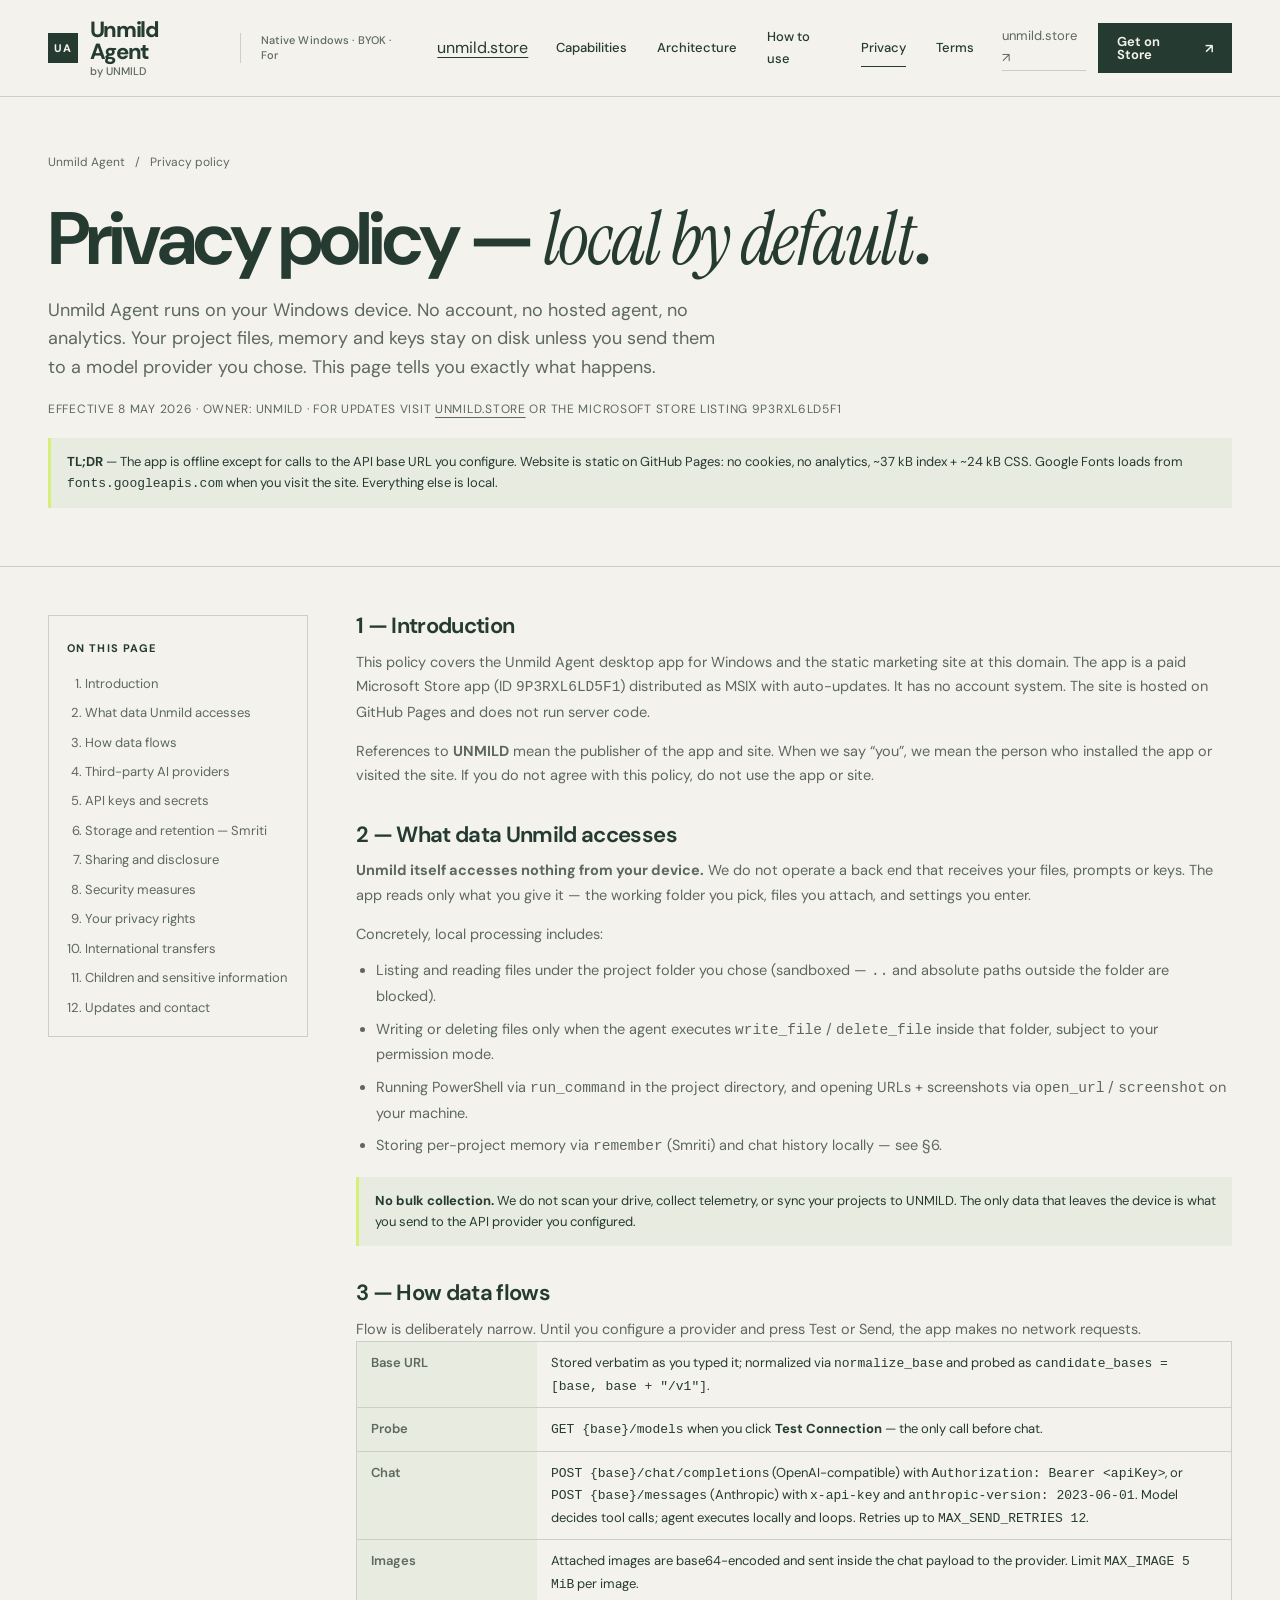
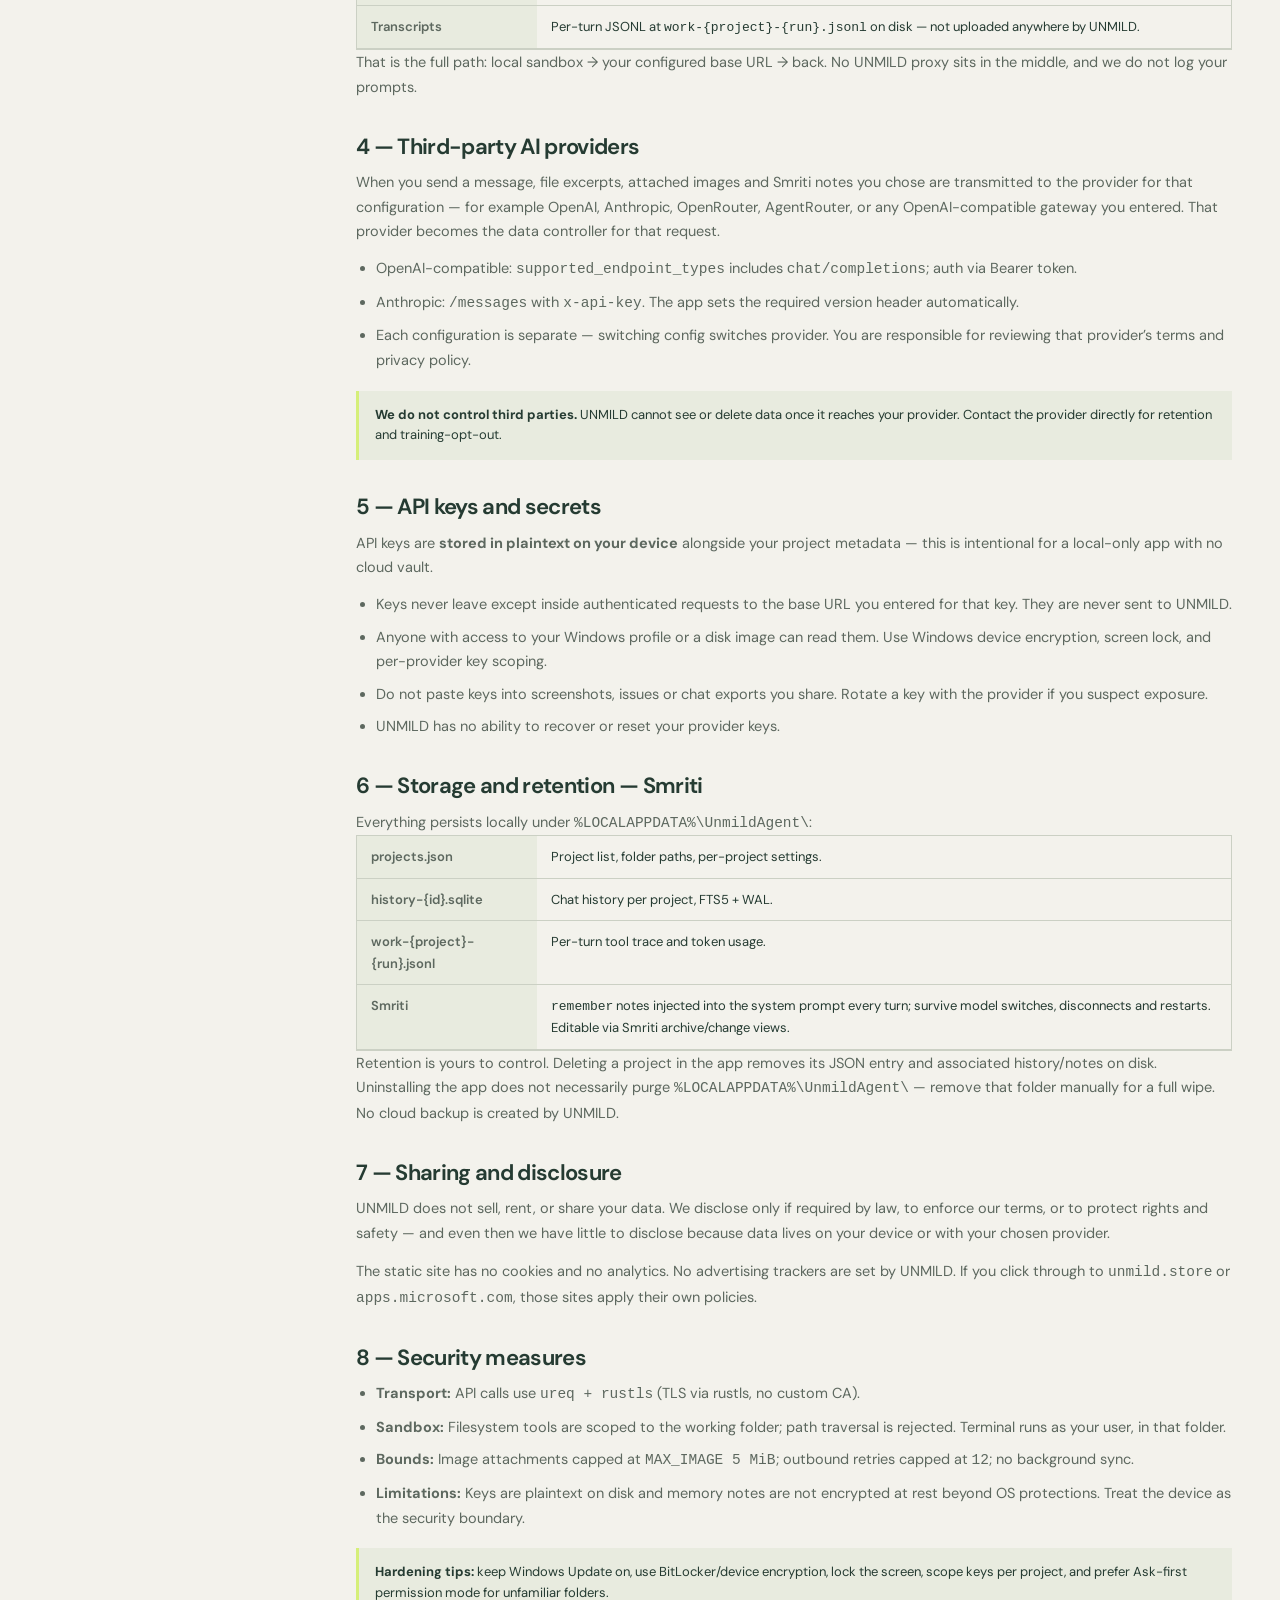
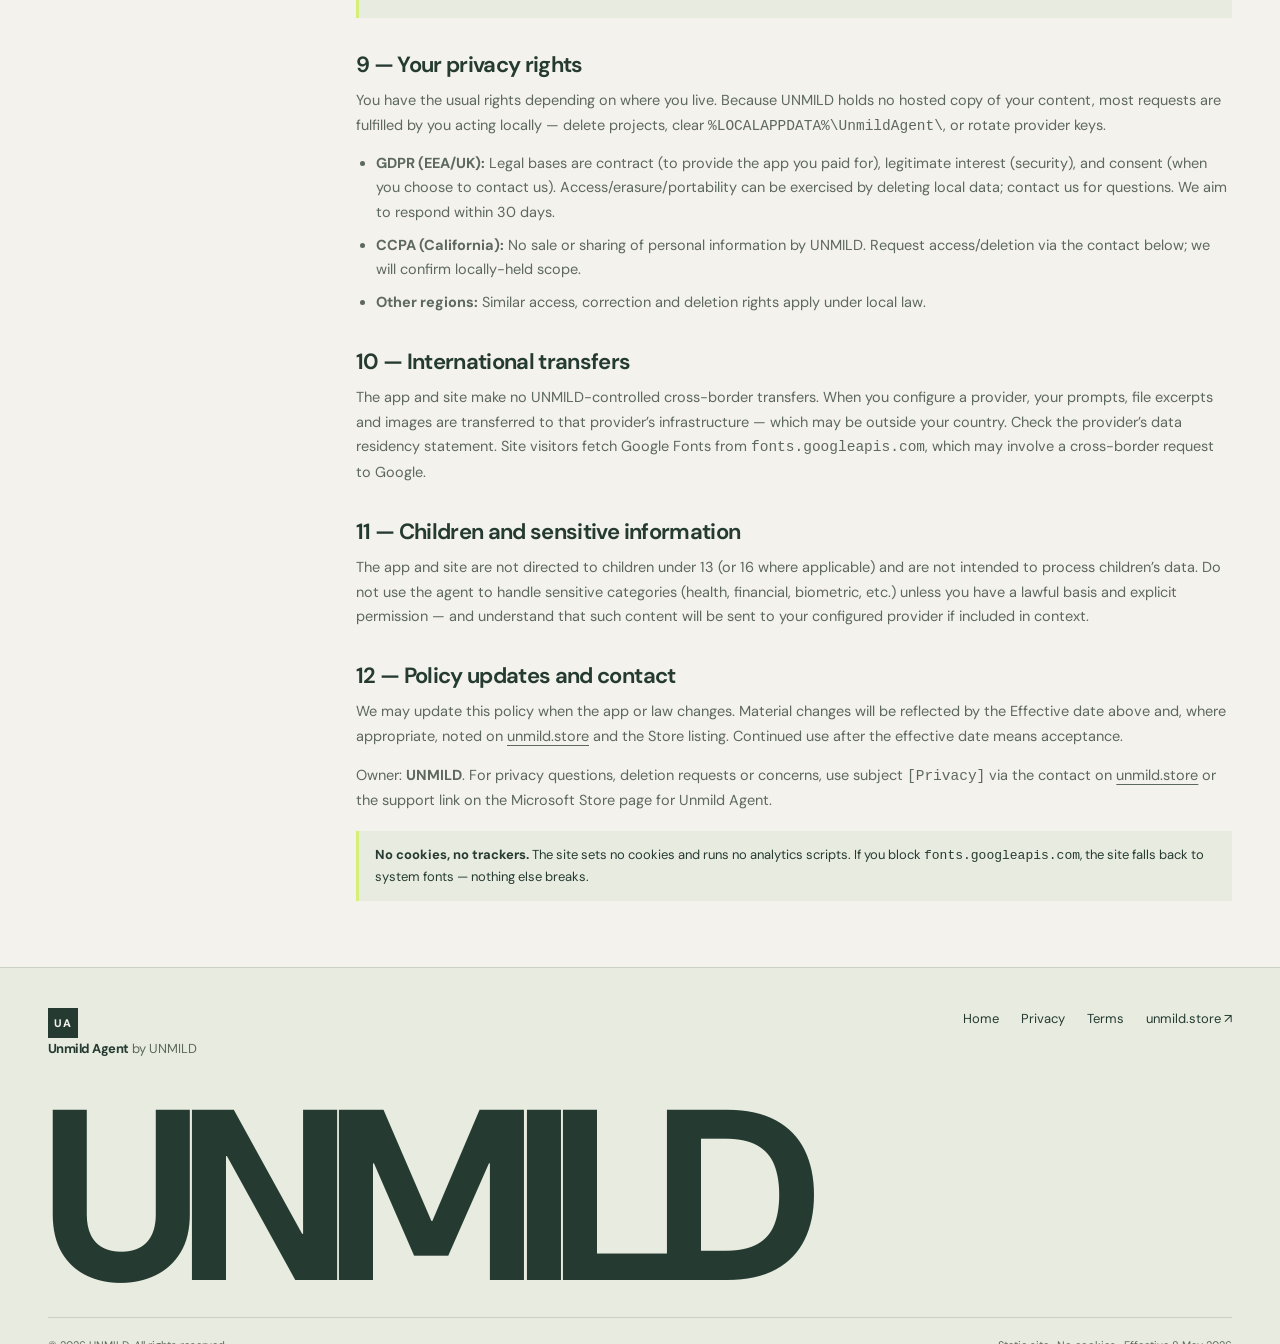
==== commit 23dac914: "Add files via upload" ====
--- a/privacy.html
+++ b/privacy.html
@@ -1,302 +1,187 @@
-﻿<!DOCTYPE html>
+<!doctype html>
 <html lang="en">
 <head>
 <meta charset="utf-8">
 <meta name="viewport" content="width=device-width, initial-scale=1">
-<title>Privacy Policy — Unmild Agent | Unmild</title>
-<meta name="description" content="Privacy Policy for Unmild Agent — a local-first, BYOK Windows desktop app. How your API keys, projects, history and website visits are handled. No analytics, no Unmild servers.">
-<meta name="robots" content="index, follow, max-image-preview:large">
-<link rel="canonical" href="https://unmild.store/agent/privacy.html">
-<meta name="theme-color" content="#0f0f0f">
-<meta property="og:type" content="website">
-<meta property="og:url" content="https://unmild.store/agent/privacy.html">
-<meta property="og:title" content="Privacy Policy — Unmild Agent">
-<meta property="og:description" content="Local-first BYOK agent for Windows. Your keys and project data stay on device; only prompts you send go to your chosen AI provider.">
-<meta property="og:site_name" content="Unmild">
+<title>Privacy Policy — Unmild Agent</title>
+<meta name="description" content="Privacy policy for Unmild Agent — local-first Windows app, BYOK, no cookies, no analytics. Smriti and history stay on disk.">
 <link rel="preconnect" href="https://fonts.googleapis.com">
 <link rel="preconnect" href="https://fonts.gstatic.com" crossorigin>
-<link href="https://fonts.googleapis.com/css2?family=Instrument+Sans:wght@400;500;600;700&family=JetBrains+Mono:wght@400;500&family=Newsreader:opsz,wght@6..72,400;6..72,500&display=swap" rel="stylesheet">
-<link rel="icon" href="data:image/svg+xml,<svg xmlns='http://www.w3.org/2000/svg' viewBox='0 0 32 32'><rect width='32' height='32' rx='7' fill='%23FF5C14'/><text x='50%' y='56%' dominant-baseline='middle' text-anchor='middle' font-family='monospace' font-weight='700' font-size='13' fill='white'>UA</text></svg>">
-<link rel="stylesheet" href="assets/css/style.css">
-<script type="application/ld+json">
-{
-  "@context":"https://schema.org",
-  "@type":"BreadcrumbList",
-  "itemListElement":[
-    {"@type":"ListItem","position":1,"name":"Unmild","item":"https://unmild.store"},
-    {"@type":"ListItem","position":2,"name":"Unmild Agent","item":"https://unmild.store/agent/"},
-    {"@type":"ListItem","position":3,"name":"Privacy Policy","item":"https://unmild.store/agent/privacy.html"}
-  ]
-}
-</script>
-<style>
-.policy-hero{padding:32px 0 18px; border-bottom:1px solid var(--line); background:var(--paper-2)}
-.policy-hero h1{font-size:clamp(28px,3vw+12px,40px); margin:0 0 10px}
-.policy-hero .lede{font-size:15px; color:#2b2b2b; max-width:68ch}
-.policy-meta{display:flex; flex-wrap:wrap; gap:8px; margin:14px 0 0}
-.policy-meta span{font-family:"JetBrains Mono",monospace; font-size:11px; letter-spacing:.04em; background:#fff; border:1px solid var(--line); padding:6px 10px; border-radius:999px; color:var(--muted)}
-.policy-layout{display:grid; grid-template-columns:220px 1fr; gap:28px; align-items:start; padding:28px 0 40px}
-.policy-toc{position:sticky; top:78px; background:#fff; border:1px solid var(--line); border-radius:16px; padding:16px; box-shadow:var(--shadow-sm)}
-.policy-toc h2{font-size:11px; letter-spacing:.14em; text-transform:uppercase; color:var(--muted); margin:0 0 10px}
-.policy-toc ol{list-style:none; margin:0; padding:0; display:flex; flex-direction:column; gap:4px}
-.policy-toc a{font-size:13px; font-weight:500; text-decoration:none; color:var(--ink); opacity:.78; display:block; padding:5px 8px; border-radius:8px}
-.policy-toc a:hover,.policy-toc a.active{background:var(--paper-2); opacity:1; color:var(--accent)}
-.policy-card{background:#fff; border:1px solid var(--line); border-radius:16px; padding:22px 22px 18px; margin:0 0 16px; box-shadow:var(--shadow-sm)}
-.policy-card h2{font-size:18px; margin:0 0 10px}
-.policy-card h3{font-size:14px; margin:16px 0 8px}
-.policy-card p,.policy-card li{font-size:14px; line-height:1.65; color:#222}
-.policy-card ul{margin:8px 0 0 18px; padding:0}
-.policy-card li{margin:4px 0}
-.callout{background:var(--accent-soft); border:1px solid #ffd7c2; border-left:3px solid var(--accent); border-radius:10px; padding:12px 14px; font-size:13px; line-height:1.6; margin:12px 0}
-.callout strong{color:var(--ink)}
-code.inline{font-family:"JetBrains Mono",monospace; font-size:.86em; background:var(--paper-3); border:1px solid var(--line); padding:.12em .36em; border-radius:6px; word-break:break-all}
-.policy-card a{color:var(--accent); text-underline-offset:3px; font-weight:600}
-.policy-card a:hover{color:var(--accent-hover)}
-.mono-sm{font-family:"JetBrains Mono",monospace; font-size:12px; color:var(--muted)}
-@media(max-width:900px){.policy-layout{grid-template-columns:1fr} .policy-toc{position:static}}
-</style>
+<link href="https://fonts.googleapis.com/css2?family=DM+Sans:wght@400;500;600;700;800&family=Instrument+Serif:ital@0;1&display=swap" rel="stylesheet">
+<link rel="stylesheet" href="css/style.css">
 </head>
 <body>
-<header class="site-header" id="header">
-  <div class="wrap header-inner">
+<a href="#main" class="skip-link">Skip to content</a>
+<header class="site-header">
+  <div class="container nav-inner">
     <a href="index.html" class="brand" aria-label="Unmild Agent home">
-      <span class="brand-mark">UA</span>
-      <span class="brand-text"><strong>Unmild Agent</strong><em>by Unmild</em></span>
+      <span class="brand-mark" aria-hidden="true">UA</span>
+      <span>Unmild Agent <small>by UNMILD</small></span>
+      <span class="brand-note">Native Windows · BYOK · For <a href="https://unmild.store" target="_blank" rel="noopener">unmild.store</a></span>
     </a>
-    <nav class="nav-desktop" aria-label="Primary">
+    <nav class="nav-links" id="nav-links" aria-label="Primary">
       <a href="index.html#capabilities">Capabilities</a>
-      <a href="index.html#how-it-works">How it works</a>
-      <a href="index.html#gallery">Gallery</a>
-      <a href="index.html#faq">FAQ</a>
-      <a href="privacy.html" aria-current="page" style="color:var(--accent);opacity:1">Privacy</a>
-      <a href="https://unmild.store" target="_blank" rel="noopener" class="nav-muted">unmild.store</a>
+      <a href="index.html#architecture">Architecture</a>
+      <a href="index.html#how-it-works">How to use</a>
+      <a href="privacy.html" aria-current="page">Privacy</a>
+      <a href="terms.html">Terms</a>
     </nav>
     <div class="header-actions">
-      <a href="https://unmild.store" target="_blank" rel="noopener" class="btn btn-ghost hide-mobile">View on unmild.store</a>
-      <a href="https://apps.microsoft.com/detail/9P3RXL6LD5F1?hl=en-in&gl=IN&ocid=pdpshare" target="_blank" rel="noopener" class="btn btn-primary">Get on Microsoft Store</a>
-      <button class="nav-toggle" id="navToggle" aria-label="Open menu" aria-expanded="false"><span></span><span></span><span></span></button>
+      <a href="https://unmild.store" target="_blank" rel="noopener" class="hide-mobile muted" style="font-size:13px;text-decoration:none;border-bottom:1px solid var(--line);padding-bottom:2px">unmild.store ↗</a>
+      <a href="https://apps.microsoft.com/detail/9P3RXL6LD5F1?hl=en-in&gl=IN&ocid=pdpshare" target="_blank" rel="noopener" class="btn btn-primary">Get on Store <span class="arrow">↗</span></a>
+      <button class="nav-toggle" id="navToggle" aria-expanded="false" aria-controls="nav-links">Menu +</button>
     </div>
   </div>
-  <div class="nav-mobile" id="navMobile">
-    <a href="index.html#capabilities">Capabilities</a>
-    <a href="index.html#how-it-works">How it works</a>
-    <a href="index.html#gallery">Gallery</a>
-    <a href="index.html#faq">FAQ</a>
-    <a href="privacy.html" aria-current="page" style="color:var(--accent)">Privacy — you are here</a>
-    <a href="https://apps.microsoft.com/detail/9P3RXL6LD5F1?hl=en-in&gl=IN&ocid=pdpshare" target="_blank" rel="noopener">Get on Microsoft Store →</a>
-    <a href="https://unmild.store" target="_blank" rel="noopener">Visit unmild.store →</a>
+  <div class="nav-mobile" aria-hidden="true">
+    <div class="container">
+      <a href="index.html#capabilities">Capabilities</a>
+      <a href="index.html#architecture">Architecture</a>
+      <a href="index.html#how-it-works">How to use</a>
+      <a href="privacy.html">Privacy policy</a>
+      <a href="terms.html">Terms of use</a>
+      <a href="https://unmild.store" target="_blank" rel="noopener">unmild.store ↗</a>
+    </div>
   </div>
 </header>
 
-<section class="policy-hero">
-  <div class="wrap">
-    <p class="kicker">Unmild Agent — Privacy Policy</p>
-    <h1>Your data stays <span style="color:var(--accent)">on your device.</span></h1>
-    <p class="lede">Unmild Agent is a local-first, bring-your-own-key (BYOK) desktop app. We do not run inference, we do not operate analytics, and we do not see your API keys, prompts, or project files. This policy explains verified behavior — what stays local, what leaves your machine only when you tell it to, and how the marketing site at <code class="inline">https://unmild.store/agent/</code> handles visitors.</p>
-    <div class="policy-meta">
-      <span>Effective: 8 May 2026</span>
-      <span>Last updated: 8 May 2026</span>
-      <span>Controller: Unmild</span>
-      <span>Applies to: Unmild Agent app + unmild.store/agent website</span>
-    </div>
-    <div class="callout" style="margin-top:16px"><strong>TL;DR</strong> — Keys and projects are stored in <code class="inline">%LOCALAPPDATA%\UnmildAgent\projects.json</code> (and <code class="inline">%LOCALAPPDATA%\UnmildAgent-dev\</code> in dev builds) on your Windows PC. History lives in <code class="inline">history-{id}.sqlite</code> (80 messages, FTS5 WAL) + <code class="inline">work-{project}-{run}.jsonl</code>. Network calls go only to the <code class="inline">base_url</code> you configure — verbatim, no <code class="inline">/v1</code> rewrite — and only when you press <em>Test Connection</em> or <em>Send</em>.</div>
-  </div>
-</section>
-
-<div class="wrap policy-layout">
-  <nav class="policy-toc" aria-label="On this page">
-    <h2>On this page</h2>
-    <ol id="toc">
-      <li><a href="#intro">1. Introduction</a></li>
-      <li><a href="#controller">2. Controller & contact</a></li>
-      <li><a href="#what-we-process">3. What we process locally</a></li>
-      <li><a href="#what-leaves">4. What leaves your device</a></li>
-      <li><a href="#byok">5. Bring your own key</a></li>
-      <li><a href="#website">6. Website (no cookies / no analytics)</a></li>
-      <li><a href="#store">7. Microsoft Store distribution</a></li>
-      <li><a href="#retention">8. Retention & deletion</a></li>
-      <li><a href="#security">9. Security</a></li>
-      <li><a href="#legal-bases">10. Legal bases (GDPR)</a></li>
-      <li><a href="#rights">11. Your rights</a></li>
-      <li><a href="#children">12. Children</a></li>
-      <li><a href="#transfers">13. International transfers</a></li>
-      <li><a href="#changes">14. Changes to this policy</a></li>
-      <li><a href="#contact">15. Contact</a></li>
-    </ol>
-    <p class="mono-sm" style="margin:12px 0 0">No trackers on this page. TOC highlights as you scroll.</p>
-  </nav>
-
-  <div>
-    <article class="policy-card" id="intro">
-      <h2>1. Introduction</h2>
-      <p>Unmild Agent (<q>Agent</q>) is a paid native Windows desktop application built with Rust + egui. It is an autonomous software-engineering agent — it lists, reads, writes and deletes files, runs shell commands, controls an embedded browser, and keeps durable project notes — always sandboxed to the working folder(s) you select.</p>
-      <p>This Privacy Policy describes how Unmild (<q>we</q>, <q>us</q>) handles information when you (a) use the Agent app and (b) visit the marketing site at <code class="inline">https://unmild.store/agent/</code>. We wrote it against verified app behavior, not marketing claims. If something here conflicts with what the app does, the app wins — please tell us so we can fix the text.</p>
-      <div class="callout"><strong>No Unmild account. No Unmild cloud.</strong> The Agent has no sign-in to Unmild, no telemetry endpoint, and no Unmild-hosted model. You bring your own API key and tell the Agent which API base URL to call.</div>
-    </article>
-
-    <article class="policy-card" id="controller">
-      <h2>2. Controller &amp; contact</h2>
-      <p>For the purposes of EU/UK data-protection law, the data controller for the website is <strong>Unmild</strong>. The Agent app, by design, has no controller-side processing — your project data and credentials remain on your device and are sent only to the AI provider whose <code class="inline">base_url</code> you configure.</p>
-      <p>Website: <a href="https://unmild.store" target="_blank" rel="noopener">https://unmild.store</a><br>
-      Store listing: <a href="https://apps.microsoft.com/detail/9P3RXL6LD5F1?hl=en-in&gl=IN&ocid=pdpshare" target="_blank" rel="noopener">Microsoft Store — 9P3RXL6LD5F1</a></p>
-      <p class="mono-sm">For privacy requests, use the contact method published at unmild.store and include subject <code class="inline">[Privacy]</code>. We do not publish an inbox address here to avoid scraping — the Store listing and unmild.store are the authoritative contact points. This is not a trick to avoid you; we respond to privacy requests within 30 days (see §11).</p>
-    </article>
-
-    <article class="policy-card" id="what-we-process">
-      <h2>3. What we process — and where it stays</h2>
-      <p>By default <strong>nothing is sent to Unmild</strong>. The following stays on your device unless you explicitly trigger a network call (§4):</p>
-      <ul>
-        <li><strong>Credentials:</strong> <code class="inline">base_url</code> and <code class="inline">api_key</code> per profile (stored in <code class="inline">%LOCALAPPDATA%\UnmildAgent\projects.json</code> and in the per-run <code class="inline">PersistedRef</code>). Plaintext at rest — see §9.</li>
-        <li><strong>Projects &amp; working folders:</strong> paths you pick, per-project persisted state, and the 40 × 1,000-character durable <q>remember</q> notes (memory).</li>
-        <li><strong>History:</strong> up to 80 messages per conversation in <code class="inline">history-{id}.sqlite</code> (FTS5, WAL mode) plus append-only <code class="inline">work-{project}-{run}.jsonl</code> and tool outputs (<code class="inline">tool/terminal</code>, <code class="inline">tool/browser</code> PNGs). Turn attachments are stored as base64.</li>
-        <li><strong>Files &amp; terminal output:</strong> file contents you ask the Agent to read/edit, and command output from <code class="inline">run_command</code> — confined by the sandbox (blocks <code class="inline">..</code>, absolute paths, symlinks, deep nesting). The app verifies writes and re-runs builds/tests before reporting success.</li>
-        <li><strong>Context &amp; UI state:</strong> selected model (<code class="inline">context_limit_for</code> — Claude 200k / gpt-4o 128k), effort level (<code class="inline">max_tokens</code> 1024–16384), permission mode (AskFirst / Auto-edit / Full access), and tool limits (<code class="inline">MAX_TOOL_STEPS 1000</code>, <code class="inline">describe_tool</code> listing 48-char, <code class="inline">MAX_IMAGE_BYTES 5 MiB / MAX_PDF_BYTES 20 MiB / MAX_TEXT_BYTES 100 KiB</code>).</li>
-      </ul>
-      <p>Status messages redact content as <code class="inline">[redacted]</code>. Compaction (<code class="inline">needs_compaction</code> / <code class="inline">compact</code> + handoff) preserves your original request so a long task can resume without re-exposing data to us.</p>
-    </article>
-
-    <article class="policy-card" id="what-leaves">
-      <h2>4. What leaves your device — and when</h2>
-      <p>Network calls happen only in two user-initiated cases. The destination is always the <code class="inline">base_url</code> you entered — passed <strong>verbatim</strong> via <code class="inline">normalize_base</code> (no forced <code class="inline">/v1</code> append). If the first attempt fails, we try one fallback <code class="inline">candidate_bases = [base, base + "/v1"]</code>.</p>
-      <h3>4.1 Test Connection — GET models</h3>
-      <p>When you click <em>Test Connection</em>, the app does a GET to list models at your base URL to verify the key. No prompt or file content is sent in this call.</p>
-      <h3>4.2 Chat completions — POST messages</h3>
-      <p>When you press <em>Send</em>, the app POSTs to <code class="inline">{base}/chat/completions</code> (Wire::OpenAi, <code class="inline">Authorization: Bearer &lt;key&gt;</code>) or <code class="inline">{base}/messages</code> (Wire::Anthropic, <code class="inline">x-api-key</code> + <code class="inline">anthropic-version: 2023-06-01</code>) — single auth header per wire, no dual-header. Payload is your conversation (including file excerpts, tool outputs, and attachments you included, base64-encoded) and generation parameters (<code class="inline">ANTHROPIC_MAX_TOKENS 4096</code>, effort-level <code class="inline">max_tokens</code>). Streaming retries up to 2× on interrupted/closed, with <code class="inline">MAX_SEND_RETRIES 12</code>, <code class="inline">MAX_RATE_WAIT 60s</code>, <code class="inline">MAX_TRANSIENT_WAIT 30s</code>.</p>
-      <p>That provider — not Unmild — receives and processes the request under its own terms and privacy policy (e.g., OpenAI, Anthropic, OpenRouter, AgentRouter, or a self-hosted OpenAI-compatible endpoint). Unmild does not proxy, log, or see this traffic.</p>
-      <div class="callout"><strong>Your choice, your bill.</strong> Model costs are between you and the provider. The Agent never inserts a middle server to meter usage.</div>
-    </article>
-
-    <article class="policy-card" id="byok">
-      <h2>5. Bring your own key (BYOK)</h2>
-      <p>You supply the API key. The Agent treats it as a secret you own: it is stored locally (see §3), used only as a Bearer / x-api-key header to your chosen base URL, and never sent to Unmild. You can rotate or revoke the key at the provider at any time; the Agent will simply fail closed until you update it.</p>
-      <p>Do not paste a key into a shared screen, issue, or prompt you intend to publish. Status/UI redaction hides values as <code class="inline">[redacted]</code>, but raw history on disk retains what you sent — that is local history you control (see §8).</p>
-    </article>
-
-    <article class="policy-card" id="website">
-      <h2>6. Website — no cookies, no analytics</h2>
-      <p>The marketing site at <code class="inline">https://unmild.store/agent/</code> is a static single page (<code class="inline">index.html</code> ~37 kB, <code class="inline">assets/css/style.css</code> ~24 kB, <code class="inline">assets/js/app.js</code> + 20 images). We set <strong>no cookies</strong>, run <strong>no analytics scripts</strong> (no GA, no Meta Pixel, no session replay), and embed no third-party trackers.</p>
-      <ul>
-        <li><strong>Fonts:</strong> <code class="inline">Instrument Sans</code>, <code class="inline">JetBrains Mono</code>, <code class="inline">Newsreader</code> are loaded from <code class="inline">fonts.googleapis.com / fonts.gstatic.com</code> (Google Fonts CDN). When your browser fetches them, Google receives your IP, User-Agent, and referrer per its own policy. If you block Google Fonts, the site falls back to system fonts — no breakage.</li>
-        <li><strong>Store links:</strong> <code class="inline">Get on Microsoft Store</code> points to <code class="inline">https://apps.microsoft.com/detail/9P3RXL6LD5F1…</code> — Microsoft handles that visit under the Microsoft Privacy Statement.</li>
-        <li><strong>Logs:</strong> Like any web server, our host may produce basic access logs (IP, timestamp, path, UA) for security and delivery. We do not use them for profiling and we do not sell them. Where feasible we retain them ≤ 30 days then discard.</li>
-      </ul>
-    </article>
-
-    <article class="policy-card" id="store">
-      <h2>7. Microsoft Store distribution</h2>
-      <p>Unmild Agent is distributed as a paid MSIX via Microsoft Store (ID <code class="inline">9P3RXL6LD5F1</code>). Purchase, licensing, and payment are handled by Microsoft; we do not see your payment instrument. Microsoft may share aggregate sale/refund counts and crash reports with us per the Store publisher agreement. Those reports contain no prompt content or API keys.</p>
-      <p>Installing or updating via the Store is governed by Microsoft’s terms and privacy statement in addition to this policy.</p>
-    </article>
-
-    <article class="policy-card" id="retention">
-      <h2>8. Retention &amp; deletion</h2>
-      <p><strong>On your device:</strong> data persists until you delete it. Remove a project folder from the Agent’s project picker and delete <code class="inline">%LOCALAPPDATA%\UnmildAgent\projects.json</code>, <code class="inline">history-{id}.sqlite</code>, and <code class="inline">work-{project}-{run}.jsonl</code> to erase local history. In dev builds the path is <code class="inline">%LOCALAPPDATA%\UnmildAgent-dev\</code>. There is no server-side copy to purge — deletion is local file deletion.</p>
-      <p><strong>With your AI provider:</strong> retention follows the provider’s policy for API calls (some retain for abuse monitoring for 30 days, some offer zero-retention). Review your provider’s DPA before sending sensitive code or data.</p>
-      <p><strong>Website logs:</strong> see §6 — short-lived, ≤ 30 days where under our control.</p>
-    </article>
-
-    <article class="policy-card" id="security">
-      <h2>9. Security</h2>
-      <p>We built the Agent to minimize attack surface: Rust + egui native binary (<code class="inline">windows_subsystem = "windows"</code>), <code class="inline">ureq</code> + <code class="inline">rustls</code> for TLS (no system OpenSSL), and a working-folder sandbox that rejects <code class="inline">..</code>, absolute-path escapes, symlinks, and deeply nested writes. Tool outputs are bounded (<code class="inline">MAX_IMAGE_BYTES 5 MiB</code> etc.) to avoid resource exhaustion.</p>
-      <div class="callout"><strong>Important limitation — plaintext keys:</strong> API keys in <code class="inline">projects.json</code> / <code class="inline">PersistedRef</code> are stored <strong>plaintext</strong> on disk, protected only by Windows file ACLs and full-disk encryption (BitLocker) if you have it enabled. Anyone with access to your Windows profile can read them. Treat your device as the security boundary, lock it, use BitLocker, and rotate keys if you suspect exposure. We are evaluating OS credential-store integration for a future release.</div>
-      <p>No software is perfectly secure. Keep Windows and the Agent updated via the Store, use a dedicated API key with spend limits, and avoid pasting secrets you do not intend to send to the provider.</p>
-    </article>
-
-    <article class="policy-card" id="legal-bases">
-      <h2>10. Legal bases (GDPR / UK GDPR)</h2>
-      <p>Where GDPR applies, we process website-visit data (if any) on these bases:</p>
-      <ul>
-        <li><strong>Legitimate interests</strong> — to serve the static site securely, fix bugs, and prevent abuse (we balance this against your right to a tracker-free visit).</li>
-        <li><strong>Contract</strong> — Store purchase/licensing via Microsoft where you buy the app.</li>
-        <li><strong>Consent</strong> — only if you give it (e.g., you email us). You can withdraw consent by asking us to delete the thread.</li>
-      </ul>
-      <p>The Agent app itself does not create a controller relationship with Unmild for your prompts — when you hit Send, <em>you</em> instruct a transfer to the provider you chose (see §13). We are not a joint controller of that traffic.</p>
-    </article>
-
-    <article class="policy-card" id="rights">
-      <h2>11. Your rights</h2>
-      <p>Depending on your jurisdiction (EEA, UK, California, etc.) you may have rights to access, correct, delete, restrict, object, port, and not be subject to automated decision-making. Because the Agent keeps data locally, you can exercise most of these rights yourself instantly by deleting local files (§8).</p>
-      <p>For any data we do hold (e.g., an email you sent us, or Store aggregate data that could identify you), write via the contact in §15 with subject <code class="inline">[Privacy]</code>. We respond within <strong>30 days</strong> and verify identity proportionate to risk — we will not ask for more data than needed. You can also lodge a complaint with your supervisory authority (e.g., your EU DPA or the UK ICO). California residents: we do not sell or share personal information as defined by the CCPA.</p>
-    </article>
-
-    <article class="policy-card" id="children">
-      <h2>12. Children</h2>
-      <p>Unmild Agent is not directed at children and is not intended for use by children under 13 (and under 16 where GDPR requires a higher threshold). We do not knowingly collect personal data from children. If you believe a child has provided personal data via the website contact, tell us and we will delete it promptly.</p>
-    </article>
-
-    <article class="policy-card" id="transfers">
-      <h2>13. International transfers</h2>
-      <p>There is <strong>no transfer to Unmild</strong> — your API key and prompts never touch our servers to transfer in the first place. When you press Send, the Agent opens a direct TLS connection from your PC to the <code class="inline">base_url</code> you configured. That may be in another country (e.g., US-hosted providers). Safeguards for that leg are between you and the provider; review their DPA / Standard Contractual Clauses before use. The static website is served globally via standard hosting/CDN — same short-lived access logs as §6.</p>
-    </article>
-
-    <article class="policy-card" id="changes">
-      <h2>14. Changes to this policy</h2>
-      <p>We will post any material change here, update the <em>Last updated</em> date above, and, where the change is significant, bump the app’s in-app changelog / Store <q>What’s new</q> or post a notice at <code class="inline">https://unmild.store/agent/</code>. Continued use after the effective date means you accept the updated policy. Minor clarifications (typo fixes, non-material wording) may be made without additional notice.</p>
-    </article>
-
-    <article class="policy-card" id="contact">
-      <h2>15. Contact</h2>
-      <p>Questions, requests, or complaints about privacy? Reach Unmild via the contact method published at <a href="https://unmild.store" target="_blank" rel="noopener">https://unmild.store</a> or via the Store listing <a href="https://apps.microsoft.com/detail/9P3RXL6LD5F1?hl=en-in&gl=IN&ocid=pdpshare" target="_blank" rel="noopener">9P3RXL6LD5F1</a> — include subject <code class="inline">[Privacy]</code> so we route it correctly.</p>
-      <p class="mono-sm">We do not list a raw email here to avoid scraping. Using the Store / unmild.store contact ensures delivery and lets us verify ownership of the purchase if relevant. Nothing in this policy is legal advice; if you need it, consult counsel in your jurisdiction.</p>
-    </article>
+<main id="main">
+<div class="page-intro">
+  <div class="container">
+    <nav class="breadcrumb" aria-label="Breadcrumb"><a href="index.html">Unmild Agent</a> <span aria-hidden="true">/</span> <span aria-current="page">Privacy policy</span></nav>
+    <h1>Privacy policy — <em>local by default</em>.</h1>
+    <p class="lede">Unmild Agent runs on your Windows device. No account, no hosted agent, no analytics. Your project files, memory and keys stay on disk unless you send them to a model provider you chose. This page tells you exactly what happens.</p>
+    <p class="muted" style="font-size:12px;letter-spacing:.06em;text-transform:uppercase;margin-top:18px">Effective 8 May 2026 · Owner: UNMILD · For updates visit <a href="https://unmild.store" target="_blank" rel="noopener">unmild.store</a> or the Microsoft Store listing 9P3RXL6LD5F1</p>
+    <div class="callout" style="margin-top:18px"><strong>TL;DR</strong> — The app is offline except for calls to the API base URL you configure. Website is static on GitHub Pages: no cookies, no analytics, ~37 kB index + ~24 kB CSS. Google Fonts loads from <code>fonts.googleapis.com</code> when you visit the site. Everything else is local.</div>
   </div>
 </div>
 
-<div class="announcement announcement--bottom">
-  <div class="wrap"><span class="ann-dot" aria-hidden="true"></span><span>Unmild Agent is a paid app on Microsoft Store. Bring your own API key — model costs are your provider usage.</span> <a href="https://apps.microsoft.com/detail/9P3RXL6LD5F1?hl=en-in&gl=IN&ocid=pdpshare" target="_blank" rel="noopener">View listing →</a></div>
+<div class="container legal-layout">
+  <nav class="toc" aria-label="On this page">
+    <strong>On this page</strong>
+    <ol>
+      <li><a href="#s1">Introduction</a></li>
+      <li><a href="#s2">What data Unmild accesses</a></li>
+      <li><a href="#s3">How data flows</a></li>
+      <li><a href="#s4">Third-party AI providers</a></li>
+      <li><a href="#s5">API keys and secrets</a></li>
+      <li><a href="#s6">Storage and retention — Smriti</a></li>
+      <li><a href="#s7">Sharing and disclosure</a></li>
+      <li><a href="#s8">Security measures</a></li>
+      <li><a href="#s9">Your privacy rights</a></li>
+      <li><a href="#s10">International transfers</a></li>
+      <li><a href="#s11">Children and sensitive information</a></li>
+      <li><a href="#s12">Updates and contact</a></li>
+    </ol>
+  </nav>
+
+  <article class="legal">
+    <h2 id="s1">1 — Introduction</h2>
+    <p>This policy covers the Unmild Agent desktop app for Windows and the static marketing site at this domain. The app is a paid Microsoft Store app (ID <code>9P3RXL6LD5F1</code>) distributed as MSIX with auto-updates. It has no account system. The site is hosted on GitHub Pages and does not run server code.</p>
+    <p>References to <strong>UNMILD</strong> mean the publisher of the app and site. When we say “you”, we mean the person who installed the app or visited the site. If you do not agree with this policy, do not use the app or site.</p>
+
+    <h2 id="s2">2 — What data Unmild accesses</h2>
+    <p><strong>Unmild itself accesses nothing from your device.</strong> We do not operate a back end that receives your files, prompts or keys. The app reads only what you give it — the working folder you pick, files you attach, and settings you enter.</p>
+    <p>Concretely, local processing includes:</p>
+    <ul>
+      <li>Listing and reading files under the project folder you chose (sandboxed — <code>..</code> and absolute paths outside the folder are blocked).</li>
+      <li>Writing or deleting files only when the agent executes <code>write_file</code> / <code>delete_file</code> inside that folder, subject to your permission mode.</li>
+      <li>Running PowerShell via <code>run_command</code> in the project directory, and opening URLs + screenshots via <code>open_url</code> / <code>screenshot</code> on your machine.</li>
+      <li>Storing per-project memory via <code>remember</code> (Smriti) and chat history locally — see §6.</li>
+    </ul>
+    <div class="callout"><strong>No bulk collection.</strong> We do not scan your drive, collect telemetry, or sync your projects to UNMILD. The only data that leaves the device is what you send to the API provider you configured.</div>
+
+    <h2 id="s3">3 — How data flows</h2>
+    <p>Flow is deliberately narrow. Until you configure a provider and press Test or Send, the app makes no network requests.</p>
+    <div class="kv" role="table" aria-label="Network calls">
+      <div>Base URL</div><div>Stored verbatim as you typed it; normalized via <code>normalize_base</code> and probed as <code>candidate_bases = [base, base + "/v1"]</code>.</div>
+      <div>Probe</div><div><code>GET {base}/models</code> when you click <strong>Test Connection</strong> — the only call before chat.</div>
+      <div>Chat</div><div><code>POST {base}/chat/completions</code> (OpenAI-compatible) with <code>Authorization: Bearer &lt;apiKey&gt;</code>, or <code>POST {base}/messages</code> (Anthropic) with <code>x-api-key</code> and <code>anthropic-version: 2023-06-01</code>. Model decides tool calls; agent executes locally and loops. Retries up to <code>MAX_SEND_RETRIES 12</code>.</div>
+      <div>Images</div><div>Attached images are base64-encoded and sent inside the chat payload to the provider. Limit <code>MAX_IMAGE 5 MiB</code> per image.</div>
+      <div>Transcripts</div><div>Per-turn JSONL at <code>work-{project}-{run}.jsonl</code> on disk — not uploaded anywhere by UNMILD.</div>
+    </div>
+    <p>That is the full path: local sandbox → your configured base URL → back. No UNMILD proxy sits in the middle, and we do not log your prompts.</p>
+
+    <h2 id="s4">4 — Third-party AI providers</h2>
+    <p>When you send a message, file excerpts, attached images and Smriti notes you chose are transmitted to the provider for that configuration — for example OpenAI, Anthropic, OpenRouter, AgentRouter, or any OpenAI-compatible gateway you entered. That provider becomes the data controller for that request.</p>
+    <ul>
+      <li>OpenAI-compatible: <code>supported_endpoint_types</code> includes <code>chat/completions</code>; auth via Bearer token.</li>
+      <li>Anthropic: <code>/messages</code> with <code>x-api-key</code>. The app sets the required version header automatically.</li>
+      <li>Each configuration is separate — switching config switches provider. You are responsible for reviewing that provider’s terms and privacy policy.</li>
+    </ul>
+    <div class="callout"><strong>We do not control third parties.</strong> UNMILD cannot see or delete data once it reaches your provider. Contact the provider directly for retention and training-opt-out.</div>
+
+    <h2 id="s5">5 — API keys and secrets</h2>
+    <p>API keys are <strong>stored in plaintext on your device</strong> alongside your project metadata — this is intentional for a local-only app with no cloud vault.</p>
+    <ul>
+      <li>Keys never leave except inside authenticated requests to the base URL you entered for that key. They are never sent to UNMILD.</li>
+      <li>Anyone with access to your Windows profile or a disk image can read them. Use Windows device encryption, screen lock, and per-provider key scoping.</li>
+      <li>Do not paste keys into screenshots, issues or chat exports you share. Rotate a key with the provider if you suspect exposure.</li>
+      <li>UNMILD has no ability to recover or reset your provider keys.</li>
+    </ul>
+
+    <h2 id="s6">6 — Storage and retention — Smriti</h2>
+    <p>Everything persists locally under <code>%LOCALAPPDATA%\UnmildAgent\</code>:</p>
+    <div class="kv" role="table" aria-label="Local storage">
+      <div>projects.json</div><div>Project list, folder paths, per-project settings.</div>
+      <div>history-{id}.sqlite</div><div>Chat history per project, FTS5 + WAL.</div>
+      <div>work-{project}-{run}.jsonl</div><div>Per-turn tool trace and token usage.</div>
+      <div>Smriti</div><div><code>remember</code> notes injected into the system prompt every turn; survive model switches, disconnects and restarts. Editable via Smriti archive/change views.</div>
+    </div>
+    <p>Retention is yours to control. Deleting a project in the app removes its JSON entry and associated history/notes on disk. Uninstalling the app does not necessarily purge <code>%LOCALAPPDATA%\UnmildAgent\</code> — remove that folder manually for a full wipe. No cloud backup is created by UNMILD.</p>
+
+    <h2 id="s7">7 — Sharing and disclosure</h2>
+    <p>UNMILD does not sell, rent, or share your data. We disclose only if required by law, to enforce our terms, or to protect rights and safety — and even then we have little to disclose because data lives on your device or with your chosen provider.</p>
+    <p>The static site has no cookies and no analytics. No advertising trackers are set by UNMILD. If you click through to <code>unmild.store</code> or <code>apps.microsoft.com</code>, those sites apply their own policies.</p>
+
+    <h2 id="s8">8 — Security measures</h2>
+    <ul>
+      <li><strong>Transport:</strong> API calls use <code>ureq + rustls</code> (TLS via rustls, no custom CA).</li>
+      <li><strong>Sandbox:</strong> Filesystem tools are scoped to the working folder; path traversal is rejected. Terminal runs as your user, in that folder.</li>
+      <li><strong>Bounds:</strong> Image attachments capped at <code>MAX_IMAGE 5 MiB</code>; outbound retries capped at <code>12</code>; no background sync.</li>
+      <li><strong>Limitations:</strong> Keys are plaintext on disk and memory notes are not encrypted at rest beyond OS protections. Treat the device as the security boundary.</li>
+    </ul>
+    <div class="callout"><strong>Hardening tips:</strong> keep Windows Update on, use BitLocker/device encryption, lock the screen, scope keys per project, and prefer Ask-first permission mode for unfamiliar folders.</div>
+
+    <h2 id="s9">9 — Your privacy rights</h2>
+    <p>You have the usual rights depending on where you live. Because UNMILD holds no hosted copy of your content, most requests are fulfilled by you acting locally — delete projects, clear <code>%LOCALAPPDATA%\UnmildAgent\</code>, or rotate provider keys.</p>
+    <ul>
+      <li><strong>GDPR (EEA/UK):</strong> Legal bases are contract (to provide the app you paid for), legitimate interest (security), and consent (when you choose to contact us). Access/erasure/portability can be exercised by deleting local data; contact us for questions. We aim to respond within 30 days.</li>
+      <li><strong>CCPA (California):</strong> No sale or sharing of personal information by UNMILD. Request access/deletion via the contact below; we will confirm locally-held scope.</li>
+      <li><strong>Other regions:</strong> Similar access, correction and deletion rights apply under local law.</li>
+    </ul>
+
+    <h2 id="s10">10 — International transfers</h2>
+    <p>The app and site make no UNMILD-controlled cross-border transfers. When you configure a provider, your prompts, file excerpts and images are transferred to that provider’s infrastructure — which may be outside your country. Check the provider’s data residency statement. Site visitors fetch Google Fonts from <code>fonts.googleapis.com</code>, which may involve a cross-border request to Google.</p>
+
+    <h2 id="s11">11 — Children and sensitive information</h2>
+    <p>The app and site are not directed to children under 13 (or 16 where applicable) and are not intended to process children’s data. Do not use the agent to handle sensitive categories (health, financial, biometric, etc.) unless you have a lawful basis and explicit permission — and understand that such content will be sent to your configured provider if included in context.</p>
+
+    <h2 id="s12">12 — Policy updates and contact</h2>
+    <p>We may update this policy when the app or law changes. Material changes will be reflected by the Effective date above and, where appropriate, noted on <a href="https://unmild.store" target="_blank" rel="noopener">unmild.store</a> and the Store listing. Continued use after the effective date means acceptance.</p>
+    <p>Owner: <strong>UNMILD</strong>. For privacy questions, deletion requests or concerns, use subject <code>[Privacy]</code> via the contact on <a href="https://unmild.store" target="_blank" rel="noopener">unmild.store</a> or the support link on the Microsoft Store page for Unmild Agent.</p>
+    <div class="callout"><strong>No cookies, no trackers.</strong> The site sets no cookies and runs no analytics scripts. If you block <code>fonts.googleapis.com</code>, the site falls back to system fonts — nothing else breaks.</div>
+  </article>
 </div>
+</main>
 
 <footer class="site-footer">
-  <div class="wrap">
-    <div class="footer-grid">
-      <div class="footer-brand">
-        <span class="brand-mark sm">UA</span>
-        <strong>Unmild Agent</strong>
-        <span>Autonomous coding agent for Windows — a product of <a href="https://unmild.store" target="_blank" rel="noopener">Unmild</a>.</span>
-        <p class="small muted">Paid app on <a href="https://apps.microsoft.com/detail/9P3RXL6LD5F1?hl=en-in&gl=IN&ocid=pdpshare" target="_blank" rel="noopener">Microsoft Store</a>. For more products, support, and company info visit <a href="https://unmild.store" target="_blank" rel="noopener">unmild.store</a>.</p>
-      </div>
-      <div class="footer-col">
-        <h4>Product</h4>
-        <a href="index.html#capabilities">Capabilities</a>
-        <a href="index.html#how-it-works">How it works</a>
-        <a href="index.html#gallery">Gallery</a>
-        <a href="index.html#specs">Tech specs</a>
-        <a href="index.html#faq">FAQ</a>
-      </div>
-      <div class="footer-col">
-        <h4>Unmild</h4>
-        <a href="https://unmild.store" target="_blank" rel="noopener">unmild.store →</a>
-        <a href="https://unmild.store" target="_blank" rel="noopener">All products</a>
-        <a href="https://unmild.store" target="_blank" rel="noopener">Support</a>
-        <a href="https://apps.microsoft.com/detail/9P3RXL6LD5F1?hl=en-in&gl=IN&ocid=pdpshare" target="_blank" rel="noopener">Microsoft Store →</a>
-      </div>
-      <div class="footer-col">
-        <h4>Legal</h4>
-        <a href="privacy.html" aria-current="page" style="color:var(--accent);font-weight:600">Privacy Policy</a>
-        <a href="privacy.html#retention">Retention &amp; deletion</a>
-        <a href="privacy.html#contact">Contact</a>
-        <a href="https://apps.microsoft.com/detail/9P3RXL6LD5F1?hl=en-in&gl=IN&ocid=pdpshare" target="_blank" rel="noopener">Microsoft Store listing</a>
-      </div>
+  <div class="container">
+    <div class="footer-top">
+      <div><span class="brand-mark" aria-hidden="true">UA</span> <strong style="letter-spacing:-.04em">Unmild Agent</strong> <span class="muted">by UNMILD</span></div>
+      <nav class="footer-links" aria-label="Footer">
+        <a href="index.html">Home</a>
+        <a href="privacy.html" aria-current="page">Privacy</a>
+        <a href="terms.html">Terms</a>
+        <a href="https://unmild.store" target="_blank" rel="noopener">unmild.store ↗</a>
+      </nav>
     </div>
+    <div class="footer-word" aria-hidden="true">UNMILD</div>
     <div class="footer-bottom">
-      <span>© Unmild. Unmild Agent is a product of Unmild.</span>
-      <span class="footer-links"><a href="https://unmild.store" target="_blank" rel="noopener">unmild.store</a> · <a href="https://apps.microsoft.com/detail/9P3RXL6LD5F1?hl=en-in&gl=IN&ocid=pdpshare" target="_blank" rel="noopener">Microsoft Store</a> · <a href="privacy.html" aria-current="page">Privacy</a> · <a href="privacy.html#changes">Terms</a></span>
+      <span>© <span id="year"></span> UNMILD. All rights reserved.</span>
+      <span>Static site · No cookies · Effective 8 May 2026</span>
     </div>
   </div>
 </footer>
-
-<script src="assets/js/app.js"></script>
-<script>
-(function(){
-  var ids=["intro","controller","what-we-process","what-leaves","byok","website","store","retention","security","legal-bases","rights","children","transfers","changes","contact"];
-  var links=document.querySelectorAll("#toc a");
-  function onScroll(){
-    var y=window.scrollY+120, cur=ids[0];
-    for(var i=0;i<ids.length;i++){ var el=document.getElementById(ids[i]); if(el && el.offsetTop <= y) cur=ids[i]; }
-    links.forEach(function(a){ a.classList.toggle("active", a.getAttribute("href")==="#"+cur); });
-  }
-  window.addEventListener("scroll", onScroll, {passive:true}); onScroll();
-})();
-</script>
+<script src="js/main.js" defer></script>
 </body>
-</html>
+</html>
--- a/css/style.css
+++ b/css/style.css
@@ -0,0 +1,251 @@
+@import url('https://fonts.googleapis.com/css2?family=DM+Sans:wght@400;500;600;700;800&family=Instrument+Serif:ital@0;1&display=swap');
+:root{
+  --paper:#f3f2ec;
+  --ink:#253b32;
+  --muted:#5d685f;
+  --line:#cbd0c4;
+  --wash:#e8ebdf;
+  --accent:#d5ef79;
+  --sans:'DM Sans',Arial,sans-serif;
+  --serif:'Instrument Serif',Georgia,serif;
+  --page:min(1328px,calc(100% - 96px));
+}
+*{box-sizing:border-box}
+html{scroll-behavior:smooth;scroll-padding-top:96px}
+@media(prefers-reduced-motion:reduce){html{scroll-behavior:auto}*,*::before,*::after{transition:none!important;animation:none!important}}
+body{margin:0;background:var(--paper);color:var(--ink);font:400 16px/1.65 var(--sans);-webkit-font-smoothing:antialiased;text-rendering:optimizeLegibility}
+a{color:inherit;text-underline-offset:4px}
+img{display:block;max-width:100%;height:auto}
+button{font:inherit}
+h1,h2,h3,p,figure{margin:0}
+h1,h2,h3{font-weight:650;line-height:1.02;letter-spacing:-.055em}
+h1{font-size:clamp(44px,5.8vw,84px)}
+h2{font-size:clamp(32px,4vw,54px)}
+h3{font-size:clamp(22px,2.2vw,28px);letter-spacing:-.04em}
+em{font-family:var(--serif);font-weight:400;letter-spacing:-.03em}
+::selection{background:var(--accent);color:var(--ink)}
+:focus-visible{outline:1.5px solid var(--ink);outline-offset:4px}
+.container{width:var(--page);margin-inline:auto}
+.eyebrow{font-size:11px;font-weight:700;letter-spacing:.13em;text-transform:uppercase;line-height:1.4}
+.muted{color:var(--muted)}
+.skip-link{position:fixed;top:-100px;left:20px;z-index:100;background:var(--accent);color:var(--ink);padding:12px 18px;font-size:13px;font-weight:600;border:1px solid var(--ink)}
+.skip-link:focus{top:12px}
+.site-header{border-bottom:1px solid var(--line);background:var(--paper);position:sticky;top:0;z-index:30}
+.nav-inner{height:96px;display:flex;align-items:center;justify-content:space-between;gap:28px}
+.brand{display:inline-flex;align-items:center;gap:12px;text-decoration:none;line-height:1;letter-spacing:-.06em;font-weight:800;font-size:22px}
+.brand-mark{width:30px;height:30px;display:grid;place-items:center;background:var(--ink);color:var(--paper);font-size:11px;font-weight:800;letter-spacing:.06em}
+.brand small{display:block;font-size:11px;font-weight:500;letter-spacing:.01em;color:var(--muted);margin-top:2px;line-height:1.1}
+.brand-note{font-size:11px;font-weight:500;letter-spacing:.01em;line-height:1.4;border-left:1px solid var(--line);padding-left:20px;margin-left:10px;color:var(--muted)}
+.nav-links{display:flex;align-items:center;gap:30px;font-size:13px;font-weight:500}
+.nav-links a{text-decoration:none;padding:8px 0;border-bottom:1px solid transparent}
+.nav-links a:hover{border-bottom-color:currentColor}
+.nav-links a[aria-current=page]{border-bottom-color:currentColor}
+.header-actions{display:flex;align-items:center;gap:12px}
+.btn{display:inline-flex;align-items:center;gap:10px;min-height:44px;padding:11px 18px;font-size:13px;font-weight:650;letter-spacing:-.01em;text-decoration:none;border:1px solid var(--ink);line-height:1}
+.btn-primary{background:var(--ink);color:var(--paper)}
+.btn-primary:hover{background:#344d43}
+.btn-ghost{background:transparent;color:var(--ink)}
+.btn-ghost:hover{background:var(--wash)}
+.btn-accent{background:var(--accent);color:var(--ink);border-color:var(--accent)}
+.btn-accent:hover{filter:brightness(.96)}
+.arrow{transition:transform .2s;display:inline-block}
+.btn:hover .arrow{transform:translate(3px,-2px)}
+.nav-toggle{display:none;align-items:center;gap:8px;border:1px solid var(--line);background:transparent;padding:8px 12px;min-height:40px;font-size:12px;font-weight:700;letter-spacing:.06em;text-transform:uppercase}
+.nav-toggle span{width:14px;height:1.5px;background:var(--ink);display:block}
+.nav-mobile{display:none;border-top:1px solid var(--line);background:var(--paper);padding:10px 0}
+.nav-mobile a{display:block;padding:14px 0;text-decoration:none;font-size:14px;border-bottom:1px solid var(--line)}
+.nav-mobile a:last-child{border:0}
+.js .nav-mobile.is-open{display:block}
+.hero{padding:56px 0 36px;border-bottom:1px solid var(--line)}
+.hero-top{display:flex;justify-content:space-between;gap:24px;margin-bottom:30px;font-size:11px;letter-spacing:.08em;text-transform:uppercase;color:var(--muted);font-weight:600}
+.hero-grid{display:grid;grid-template-columns:1.45fr .9fr;gap:72px;align-items:end}
+.hero h1{max-width:720px}
+.hero-intro{padding-bottom:6px}
+.hero-intro p{color:var(--muted);font-size:17px;line-height:1.6;max-width:420px}
+.hero-meta{display:flex;flex-wrap:wrap;gap:10px 18px;margin-top:22px;font-size:11px;letter-spacing:.06em;text-transform:uppercase;color:var(--muted);border-top:1px solid var(--line);padding-top:18px}
+.hero-meta span{position:relative;padding-left:10px}
+.hero-meta span::before{content:'';position:absolute;left:0;top:7px;width:4px;height:4px;background:var(--ink);border-radius:50%}
+.actions{display:flex;flex-wrap:wrap;gap:14px;margin-top:26px}
+.trust{display:grid;grid-template-columns:repeat(4,1fr);gap:0;border-top:1px solid var(--line);border-bottom:1px solid var(--line);margin-top:36px}
+.trust div{padding:18px 20px;border-right:1px solid var(--line);font-size:12px;line-height:1.5}
+.trust div:last-child{border:0}
+.trust strong{display:block;font-size:13px;letter-spacing:-.02em;margin-bottom:4px}
+.trust span{color:var(--muted)}
+.wide-shot{margin-top:22px;background:var(--wash);padding:22px;border:1px solid var(--line)}
+.wide-shot img{width:100%;max-height:560px;object-fit:contain;background:#fff;border:1px solid var(--line)}
+.wide-shot figcaption{display:flex;justify-content:space-between;gap:16px;font-size:11px;color:var(--muted);letter-spacing:.04em;text-transform:uppercase;margin-top:12px}
+.section{padding:80px 0;border-top:1px solid var(--line)}
+.section:first-of-type{border:0}
+.heading{display:grid;grid-template-columns:1fr 2.15fr;gap:48px;align-items:start;margin-bottom:46px}
+.heading .eyebrow{padding-top:10px}
+.heading h2{max-width:740px}
+.heading p{color:var(--muted);max-width:560px;margin-top:18px;font-size:17px}
+.cap-list{border-top:1px solid var(--line)}
+.cap-row{display:grid;grid-template-columns:88px 1fr 1.15fr;gap:32px;padding:36px 0;border-bottom:1px solid var(--line);align-items:start}
+.cap-row:last-child{border:0}
+.cap-num{font-size:11px;letter-spacing:.1em;text-transform:uppercase;color:var(--muted);padding-top:6px}
+.cap-row h3{margin-bottom:12px}
+.cap-row p{color:var(--muted);max-width:520px;font-size:15px;line-height:1.6}
+.cap-tags{display:flex;flex-wrap:wrap;gap:8px 14px;margin-top:14px;font-size:11px;letter-spacing:.04em;text-transform:uppercase;color:var(--muted)}
+.cap-tags span{border:1px solid var(--line);padding:4px 8px;background:var(--paper)}
+.cap-media{background:var(--wash);border:1px solid var(--line);padding:14px}
+.cap-media img{width:100%;aspect-ratio:1.7;object-fit:cover;background:#fff;border:1px solid var(--line)}
+.cap-media small{display:block;margin-top:10px;font-size:11px;color:var(--muted)}
+.steps{display:grid;grid-template-columns:repeat(4,1fr);gap:0;border:1px solid var(--line);background:var(--paper)}
+.step{padding:28px 24px;border-right:1px solid var(--line);position:relative}
+.step:last-child{border:0}
+.step-num{font-size:11px;letter-spacing:.12em;text-transform:uppercase;color:var(--muted);margin-bottom:14px}
+.step h3{font-size:18px;margin-bottom:10px;letter-spacing:-.03em}
+.step p{font-size:13.5px;color:var(--muted);line-height:1.6}
+.step-code{margin-top:14px;background:var(--ink);color:#e8ebdf;font-family:ui-monospace,Menlo,monospace;font-size:11px;padding:10px 12px;line-height:1.5;overflow:auto}
+.usage-band{margin-top:22px;display:grid;grid-template-columns:1.1fr 1.35fr;gap:28px;border:1px solid var(--line);background:var(--wash);padding:24px}
+.usage-band h3{font-size:20px}
+.usage-band ol{margin:12px 0 0;padding-left:18px;color:var(--muted);font-size:14px;line-height:1.7}
+.usage-band li{margin-bottom:6px}
+.usage-band li strong{color:var(--ink)}
+.usage-shot{border:1px solid var(--line);background:#fff;padding:10px}
+.usage-shot img{width:100%;object-fit:contain}
+.pov{background:var(--ink);color:var(--paper);padding:72px 0}
+.pov-grid{display:grid;grid-template-columns:1fr 2.15fr;gap:48px}
+.pov .eyebrow{color:var(--accent)}
+.pov h2{max-width:820px;color:var(--paper)}
+.pov h2 em{color:var(--accent)}
+.pov-bottom{display:grid;grid-template-columns:1.2fr 1fr;gap:48px;margin-top:28px;align-items:end}
+.pov-bottom p{color:#c9d0c6;max-width:520px}
+.pov-bottom .text-link{color:var(--accent);text-decoration:none;border-bottom:1px solid currentColor;padding-bottom:6px;font-size:13px;font-weight:600;display:inline-flex;gap:8px}
+.masonry{columns:3;column-gap:16px}
+.masonry-item{break-inside:avoid;margin-bottom:16px;border:1px solid var(--line);background:var(--paper);overflow:hidden}
+.masonry-item button{all:unset;display:block;cursor:pointer;width:100%}
+.masonry-item img{width:100%;height:auto;transition:transform .3s}
+.masonry-item:hover img{transform:scale(1.01)}
+.masonry-cap{padding:10px 12px;display:flex;justify-content:space-between;gap:12px;font-size:11px;letter-spacing:.04em;text-transform:uppercase;color:var(--muted);border-top:1px solid var(--line);background:var(--paper)}
+.lightbox{position:fixed;inset:0;background:rgba(20,26,22,.86);display:none;align-items:center;justify-content:center;z-index:50;padding:32px}
+.lightbox.is-open{display:flex}
+.lightbox img{max-width:min(1100px,90vw);max-height:86vh;border:1px solid #ffffff30;background:#fff}
+.lightbox-close{position:absolute;top:18px;right:18px;background:var(--paper);border:1px solid var(--line);padding:10px 14px;font-size:13px;font-weight:600;cursor:pointer}
+.specs{display:grid;grid-template-columns:360px 1fr;gap:0;border:1px solid var(--line);overflow:hidden}
+.specs-head{background:var(--wash);padding:28px;border-right:1px solid var(--line)}
+.specs-head p{color:var(--muted);font-size:14px;margin-top:14px;line-height:1.6}
+.spec-table{width:100%;border-collapse:collapse}
+.spec-table th,.spec-table td{text-align:left;padding:14px 18px;border-bottom:1px solid var(--line);font-size:13px}
+.spec-table th{width:220px;color:var(--muted);font-weight:600;background:var(--paper);letter-spacing:.02em}
+.spec-table td{color:var(--ink)}
+.spec-table tr:last-child th,.spec-table tr:last-child td{border-bottom:0}
+.spec-table code{font-family:ui-monospace,Menlo,monospace;font-size:12px;background:var(--wash);padding:2px 6px;border:1px solid var(--line)}
+.compare{display:grid;grid-template-columns:1fr 1fr;gap:0;border:1px solid var(--line)}
+.compare-col{padding:28px}
+.compare-col:first-child{background:var(--paper);border-right:1px solid var(--line)}
+.compare-col:last-child{background:var(--wash)}
+.compare-col h3{font-size:18px;margin-bottom:14px}
+.compare-col ul{list-style:none;padding:0;margin:0;display:grid;gap:12px}
+.compare-col li{font-size:14px;line-height:1.6;color:var(--muted);padding-left:16px;position:relative}
+.compare-col li::before{content:'\2014';position:absolute;left:0;color:var(--line);font-weight:700}
+.compare-col li strong{color:var(--ink)}
+.faq-layout{display:grid;grid-template-columns:1fr 2.15fr;gap:48px}
+.faq details{border-bottom:1px solid var(--line)}
+.faq details:first-child{border-top:1px solid var(--line)}
+.faq summary{cursor:pointer;padding:20px 36px 20px 0;position:relative;font-weight:650;list-style:none;font-size:15px;letter-spacing:-.02em}
+.faq summary::-webkit-details-marker{display:none}
+.faq summary::after{content:'+';position:absolute;right:4px;top:16px;font-size:20px;font-weight:300;line-height:1}
+.faq details[open] summary::after{content:'\2014'}
+.faq details p{padding:0 36px 22px 0;color:var(--muted);max-width:760px;font-size:14.5px;line-height:1.7}
+.faq details a{text-decoration:underline}
+.support-grid{display:grid;grid-template-columns:1.15fr 1fr;gap:0;border:1px solid var(--line)}
+.support-grid .support-copy{padding:32px;background:var(--paper)}
+.support-grid .support-card{padding:28px;background:var(--wash);border-left:1px solid var(--line);display:grid;gap:18px}
+.support-item{border-top:1px solid var(--line);padding:16px 0}
+.support-item:first-child{border:0;padding-top:0}
+.support-item h3{font-size:16px;margin-bottom:6px}
+.support-item p{font-size:13.5px;color:var(--muted);line-height:1.6}
+.support-item a{font-size:13px;font-weight:600}
+.cta{background:var(--ink);color:var(--paper);padding:42px;display:grid;grid-template-columns:1fr auto;gap:28px;align-items:center;border:1px solid var(--ink);margin-top:48px}
+.cta h2{color:var(--paper);font-size:32px}
+.cta p{color:#c9d0c6;margin-top:10px;max-width:560px;font-size:14px}
+.cta .btn{white-space:nowrap}
+.site-footer{background:var(--wash);padding:40px 0 18px;border-top:1px solid var(--line)}
+.footer-top{display:flex;justify-content:space-between;gap:32px;font-size:13px}
+.footer-links{display:flex;gap:22px;flex-wrap:wrap}
+.footer-links a{text-decoration:none}
+.footer-links a:hover{text-decoration:underline}
+.footer-word{font-weight:800;font-size:clamp(70px,19vw,280px);line-height:.9;letter-spacing:-.08em;margin-left:-.02em;padding:28px 0 10px;user-select:none;overflow:hidden;white-space:nowrap}
+.footer-bottom{display:flex;justify-content:space-between;gap:16px;border-top:1px solid var(--line);padding-top:18px;font-size:11px;color:var(--muted);flex-wrap:wrap}
+.page-intro{padding:56px 0 40px;border-bottom:1px solid var(--line)}
+.breadcrumb{font-size:12px;color:var(--muted);display:flex;gap:10px;margin-bottom:28px;flex-wrap:wrap}
+.breadcrumb a{text-decoration:none}
+.page-intro h1{max-width:900px}
+.lede{font-size:18px;color:var(--muted);max-width:680px;margin-top:18px;line-height:1.6}
+.legal-layout{display:grid;grid-template-columns:260px 1fr;gap:48px;padding:48px 0}
+.toc{position:sticky;top:110px;align-self:start;border:1px solid var(--line);background:var(--paper);padding:18px}
+.toc strong{font-size:11px;letter-spacing:.1em;text-transform:uppercase}
+.toc ol{margin:12px 0 0;padding-left:18px;display:grid;gap:8px;font-size:13px;color:var(--muted)}
+.toc a{text-decoration:none}
+.toc a:hover{text-decoration:underline}
+.legal h2{font-size:22px;margin:36px 0 12px;letter-spacing:-.03em}
+.legal h2:first-child{margin-top:0}
+.legal h3{font-size:16px;margin:18px 0 8px}
+.legal p,.legal li{color:var(--muted);font-size:14.5px;line-height:1.7}
+.legal p+p{margin-top:14px}
+.legal ul,.legal ol{margin:12px 0;padding-left:20px;display:grid;gap:8px}
+.callout{border-left:3px solid var(--accent);background:var(--wash);padding:14px 16px;margin:18px 0;font-size:13px;line-height:1.6}
+.callout strong{color:var(--ink)}
+.kv{border:1px solid var(--line);display:grid;grid-template-columns:180px 1fr;font-size:13px}
+.kv div{padding:10px 14px;border-bottom:1px solid var(--line)}
+.kv div:nth-child(odd){background:var(--wash);color:var(--muted);font-weight:600}
+.kv div:nth-child(even){background:var(--paper)}
+@media(max-width:1050px){
+  :root{--page:calc(100% - 64px)}
+  .brand-note{display:none}
+  .hero-grid{grid-template-columns:1.2fr 1fr;gap:40px}
+  .heading,.pov-grid,.faq-layout{grid-template-columns:1fr 1.9fr;gap:32px}
+  .cap-row{grid-template-columns:72px 1fr 1fr;gap:20px}
+  .steps{grid-template-columns:1fr 1fr}
+  .step{border-bottom:1px solid var(--line)}
+  .step:nth-child(2n){border-right:0}
+  .usage-band{grid-template-columns:1fr;gap:18px}
+  .specs{grid-template-columns:1fr}
+  .specs-head{border-right:0;border-bottom:1px solid var(--line)}
+  .legal-layout{grid-template-columns:200px 1fr;gap:32px}
+  .support-grid{grid-template-columns:1fr}
+  .support-grid .support-card{border-left:0;border-top:1px solid var(--line)}
+  .masonry{columns:2}
+}
+@media(max-width:720px){
+  :root{--page:calc(100% - 40px)}
+  html{scroll-padding-top:18px}
+  .site-header{position:relative}
+  .nav-inner{height:74px;flex-wrap:wrap}
+  .brand{font-size:19px}
+  .nav-links{display:none}
+  .hide-mobile{display:none}
+  .nav-toggle{display:inline-flex}
+  .js .nav-links{display:none}
+  .hero{padding:32px 0 24px}
+  .hero-top{margin-bottom:20px}
+  .hero-grid{grid-template-columns:1fr;gap:22px}
+  .hero-intro p{font-size:15.5px}
+  .trust{grid-template-columns:1fr 1fr}
+  .trust div:nth-child(2n){border-right:0}
+  .trust div:nth-child(n+3){border-top:1px solid var(--line)}
+  .wide-shot{padding:12px}
+  .section{padding:56px 0}
+  .heading,.pov-grid,.faq-layout{grid-template-columns:1fr;gap:20px}
+  .heading .eyebrow{padding-top:0}
+  .cap-row{grid-template-columns:1fr;gap:16px;padding:28px 0}
+  .cap-num{padding:0}
+  .cap-media{order:3}
+  .steps{grid-template-columns:1fr}
+  .step{border-right:0}
+  .pov{padding:48px 0}
+  .pov-bottom{grid-template-columns:1fr;gap:18px}
+  .specs-head{padding:20px}
+  .spec-table th{width:140px}
+  .compare{grid-template-columns:1fr}
+  .compare-col:first-child{border-right:0;border-bottom:1px solid var(--line)}
+  .masonry{columns:1}
+  .cta{grid-template-columns:1fr;gap:22px;padding:28px}
+  .legal-layout{grid-template-columns:1fr;gap:24px}
+  .toc{position:static}
+  .footer-top{flex-direction:column;gap:16px}
+  .footer-word{font-size:19vw}
+  .page-intro{padding:36px 0 28px}
+}
